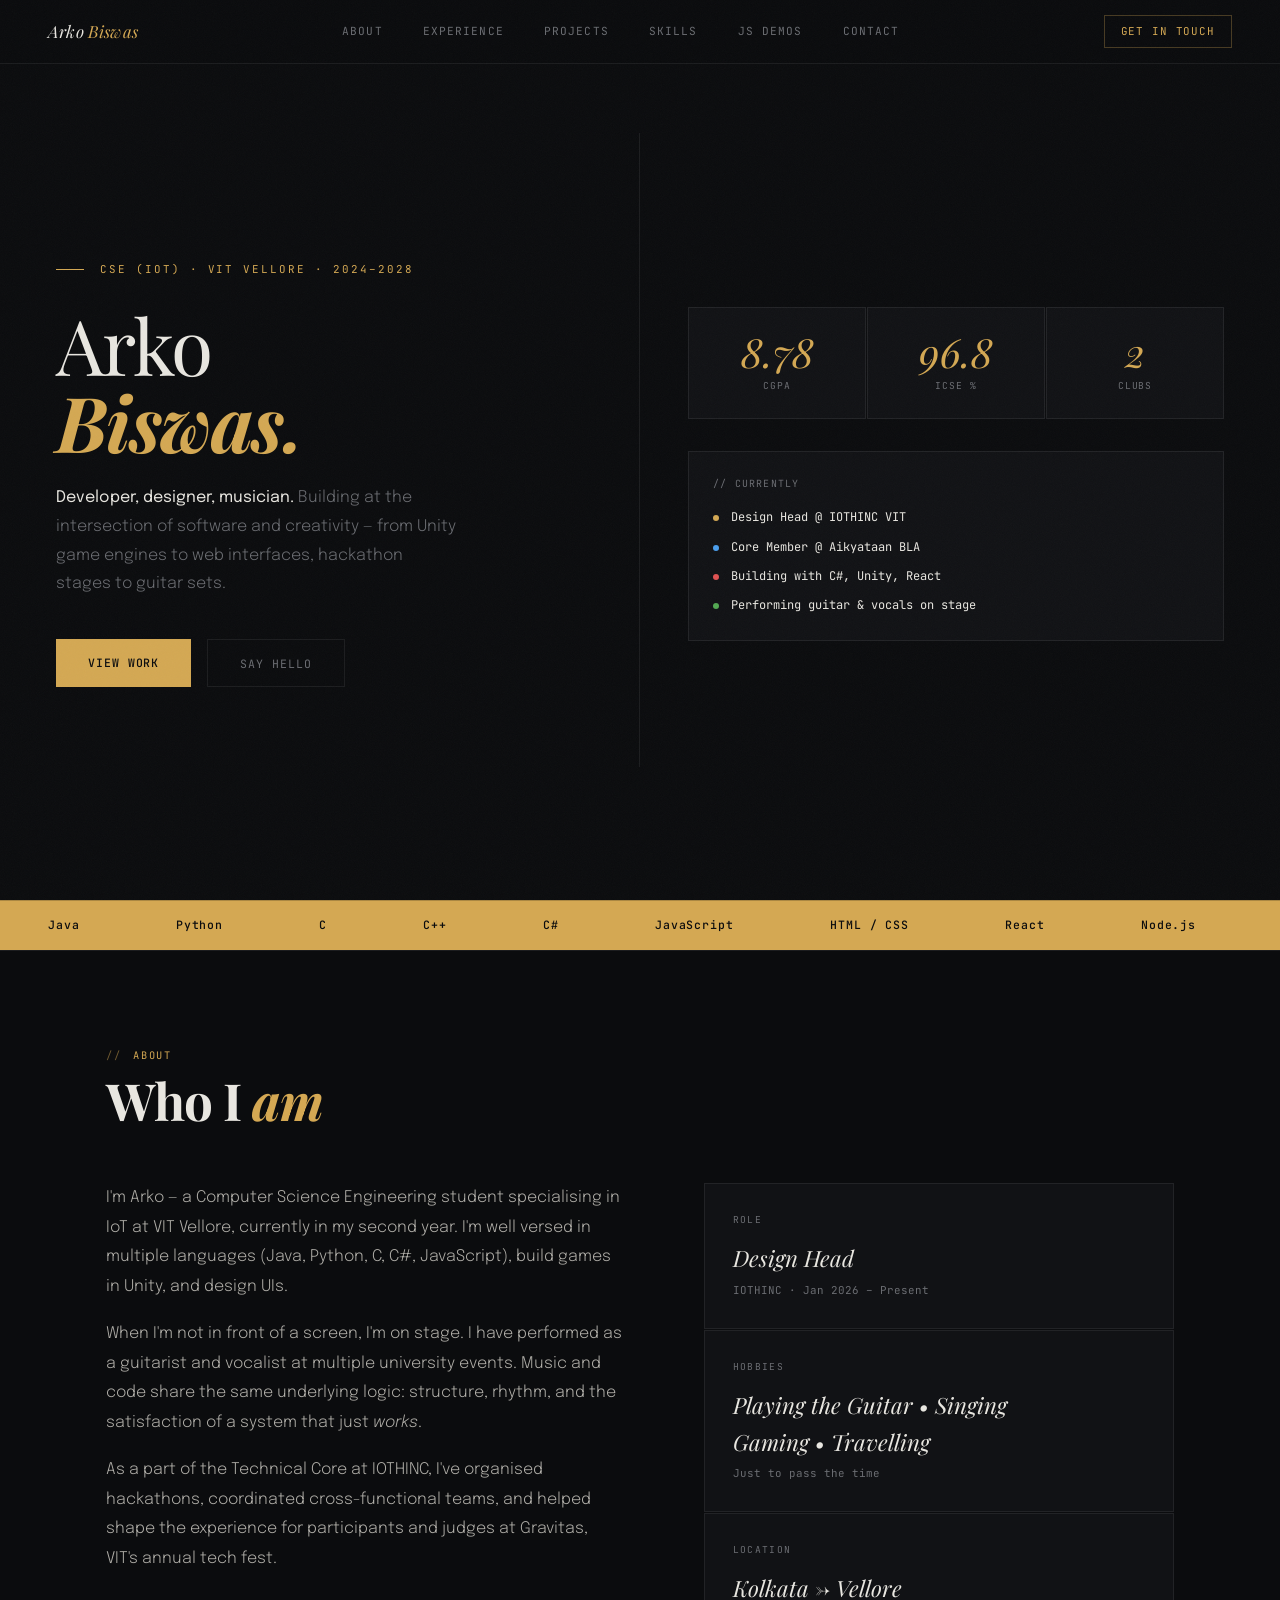
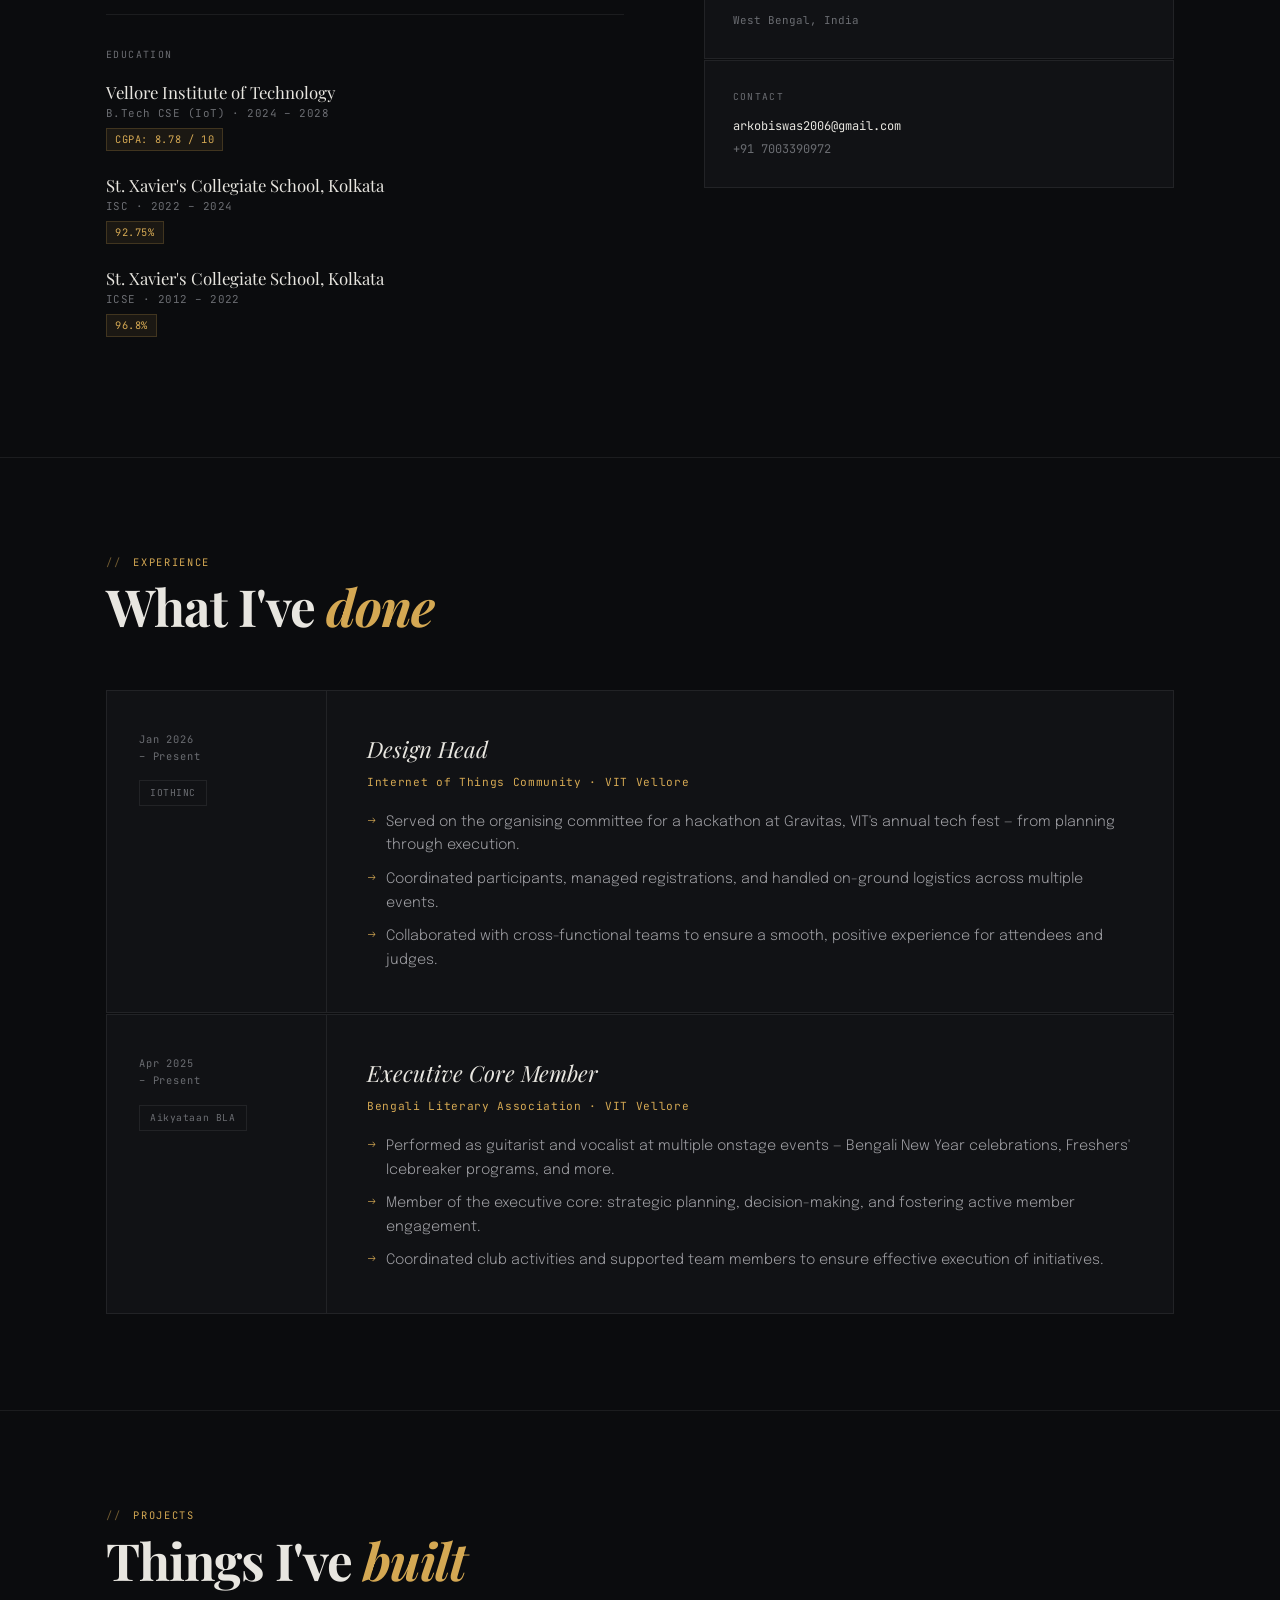
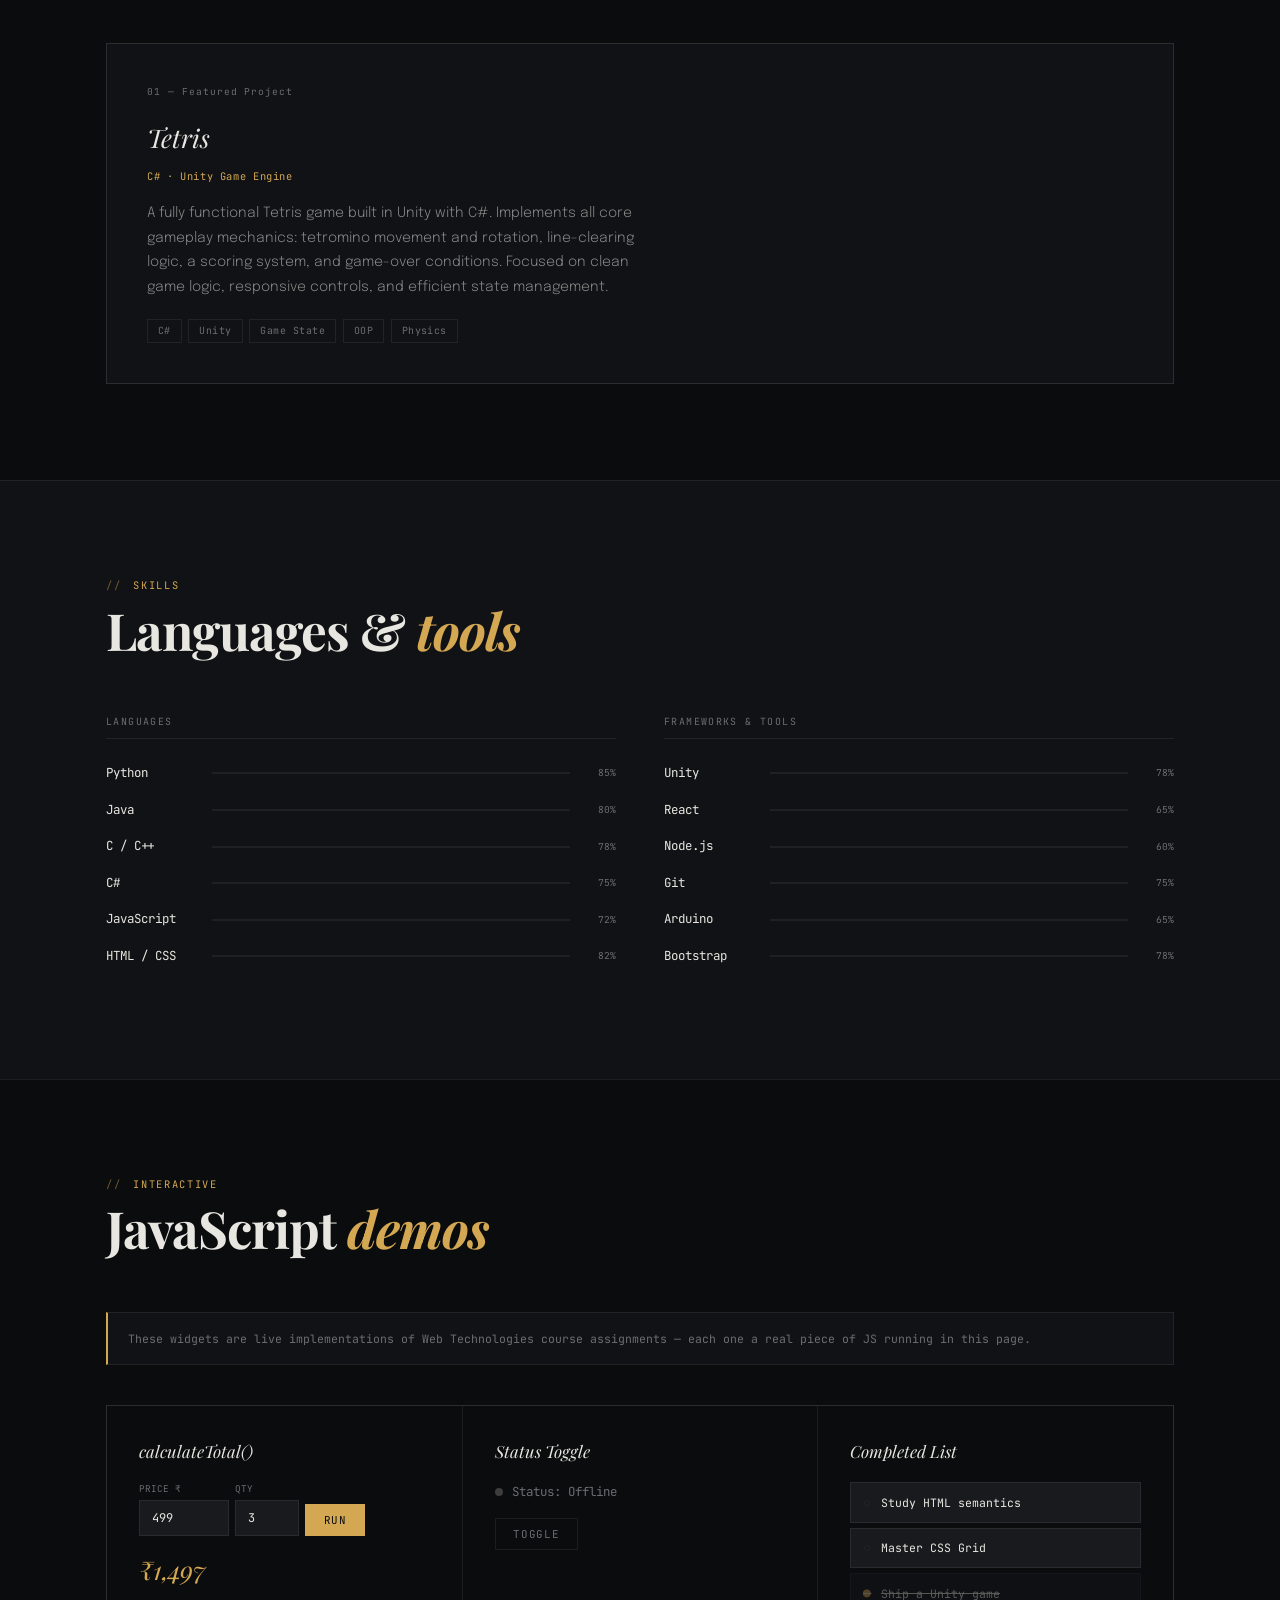
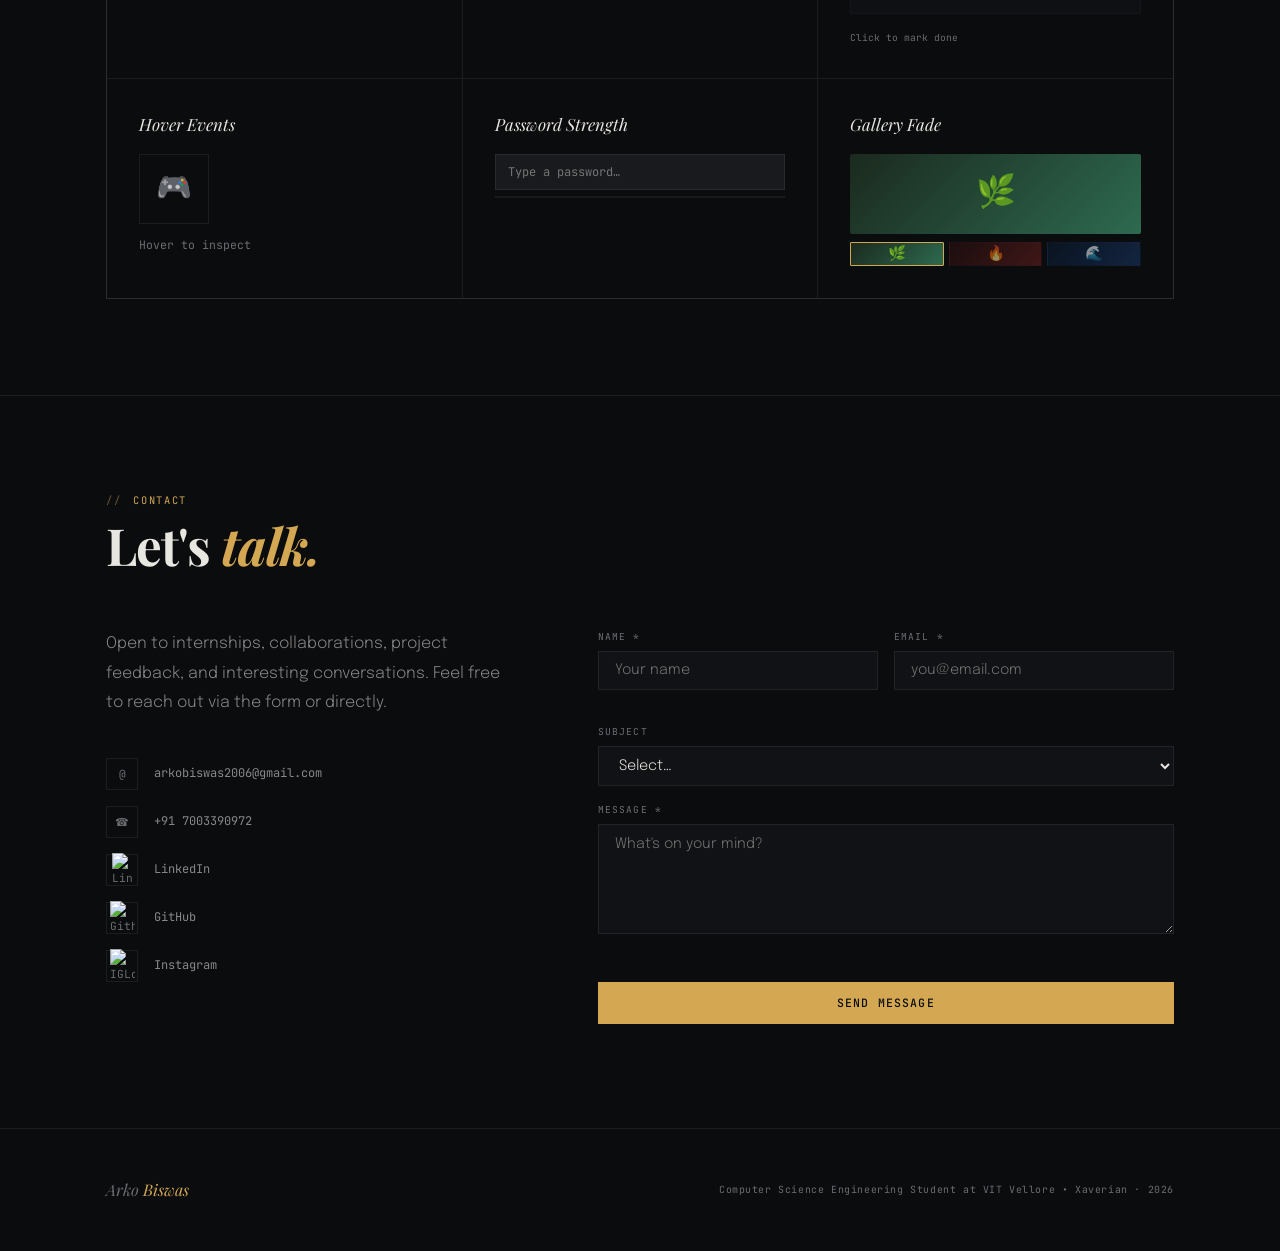
==== index.html @ cadb4478 "Rename arko-portfolio.html to index.html" ====
<!DOCTYPE html>
<html lang="en">
<head>
<meta charset="UTF-8"/>
<meta name="viewport" content="width=device-width, initial-scale=1.0"/>
<title>Arko Biswas — Portfolio</title>
<link href="https://fonts.googleapis.com/css2?family=Playfair+Display:ital,wght@0,400;0,700;1,400;1,700&family=Epilogue:wght@300;400;500&family=JetBrains+Mono:wght@300;400;500&display=swap" rel="stylesheet"/>
<link rel="stylesheet" href="style.css"/>
</head>
<body>

<nav id="mainNav">
  <a class="nav-logo" href="#">Arko <span>Biswas</span></a>
  <button class="hamburger" onclick="document.querySelector('.nav-links').classList.toggle('open')" aria-label="Menu">
    <span></span><span></span><span></span>
  </button>
  <ul class="nav-links">
    <li><a href="#about">About</a></li>
    <li><a href="#experience">Experience</a></li>
    <li><a href="#projects">Projects</a></li>
    <li><a href="#skills">Skills</a></li>
    <li><a href="#demos">JS Demos</a></li>
    <li><a href="#contact">Contact</a></li>
  </ul>
  <a class="nav-cta" href="mailto:arkobiswas2006@gmail.com">Get in touch</a>
</nav>

<div class="hero">
  <div class="hero-left">
    <div class="hero-eyebrow">CSE (IoT) · VIT Vellore · 2024–2028</div>
    <h1 class="hero-name">
      <span class="first">Arko</span>
      <span class="last">Biswas.</span>
    </h1>
    <p class="hero-tagline">
      <strong>Developer, designer, musician.</strong> Building at the intersection of software and creativity — from Unity game engines to web interfaces, hackathon stages to guitar sets.
    </p>
    <div class="hero-actions">
      <a href="#projects" class="btn-primary">View Work</a>
      <a href="#contact" class="btn-ghost">Say Hello</a>
    </div>
  </div>
  <div class="hero-right">
    <div class="hero-stat-row">
      <div class="hero-stat">
        <span class="hero-stat-n">8.78</span>
        <span class="hero-stat-l">CGPA</span>
      </div>
      <div class="hero-stat">
        <span class="hero-stat-n">96.8</span>
        <span class="hero-stat-l">ICSE %</span>
      </div>
      <div class="hero-stat">
        <span class="hero-stat-n">2</span>
        <span class="hero-stat-l">Clubs</span>
      </div>
    </div>
    <div class="hero-quick">
      <div class="hero-quick-title">// currently</div>
      <div class="hero-quick-items">
        <div class="hero-quick-item"><span class="hq-dot gold"></span>Design Head @ IOTHINC VIT</div>
        <div class="hero-quick-item"><span class="hq-dot blue"></span>Core Member @ Aikyataan BLA</div>
        <div class="hero-quick-item"><span class="hq-dot red"></span>Building with C#, Unity, React</div>
        <div class="hero-quick-item"><span class="hq-dot green"></span>Performing guitar &amp; vocals on stage</div>
      </div>
    </div>
  </div>
</div>

<div class="ticker">
  <div class="ticker-inner">
    <span>Java</span><span>Python</span><span>C</span><span>C++</span><span>C#</span><span>JavaScript</span><span>HTML / CSS</span><span>React</span><span>Node.js</span><span>Unity</span><span>Git</span><span>IoT</span>
    <span>Java</span><span>Python</span><span>C</span><span>C++</span><span>C#</span><span>JavaScript</span><span>HTML / CSS</span><span>React</span><span>Node.js</span><span>Unity</span><span>Git</span><span>IoT</span>
  </div>
</div>

<section id="about">
  <div class="wrap">
    <div class="sec-label">About</div>
    <h2 class="sec-title">Who I <em>am</em></h2>
    <div class="about-layout">
      <div class="about-text">
        <p>I'm Arko — a Computer Science Engineering student specialising in IoT at VIT Vellore, currently in my second year. I'm well versed in multiple languages (Java, Python, C, C#, JavaScript), build games in Unity, and design UIs.</p>
        <p>When I'm not in front of a screen, I'm on stage. I have performed as a guitarist and vocalist at multiple university events. Music and code share the same underlying logic: structure, rhythm, and the satisfaction of a system that just <em>works</em>.</p>
        <p>As a part of the Technical Core at IOTHINC, I've organised hackathons, coordinated cross-functional teams, and helped shape the experience for participants and judges at Gravitas, VIT's annual tech fest.</p>

        <div class="about-education">
          <div class="edu-label">Education</div>
          <div class="edu-item fade-up">
            <div class="edu-school">Vellore Institute of Technology</div>
            <div class="edu-meta">B.Tech CSE (IoT) · 2024 – 2028</div>
            <span class="edu-score">CGPA: 8.78 / 10</span>
          </div>
          <div class="edu-item fade-up">
            <div class="edu-school">St. Xavier's Collegiate School, Kolkata</div>
            <div class="edu-meta">ISC · 2022 – 2024</div>
            <span class="edu-score">92.75%</span>
          </div>
          <div class="edu-item fade-up">
            <div class="edu-school">St. Xavier's Collegiate School, Kolkata</div>
            <div class="edu-meta">ICSE · 2012 – 2022</div>
            <span class="edu-score">96.8%</span>
          </div>
        </div>
      </div>
      <div class="about-sidebar">
        <div class="side-card fade-up">
          <div class="side-card-label">Role</div>
          <div class="side-card-val">Design Head</div>
          <div style="font-family:var(--mono);font-size:.68rem;color:var(--muted);margin-top:.3rem">IOTHINC · Jan 2026 – Present</div>
        </div>
        <div class="side-card fade-up">
          <div class="side-card-label">Hobbies</div>
          <div class="side-card-val">Playing the Guitar • Singing <br> Gaming • Travelling</div>
          <div style="font-family:var(--mono);font-size:.68rem;color:var(--muted);margin-top:.3rem">Just to pass the time</div>
        </div>
        <div class="side-card fade-up">
          <div class="side-card-label">Location</div>
          <div class="side-card-val">Kolkata → Vellore</div>
          <div style="font-family:var(--mono);font-size:.68rem;color:var(--muted);margin-top:.3rem">West Bengal, India</div>
        </div>
        <div class="side-card fade-up">
          <div class="side-card-label">Contact</div>
          <div style="font-family:var(--mono);font-size:.75rem;color:var(--text);margin-top:.25rem">arkobiswas2006@gmail.com</div>
          <div style="font-family:var(--mono);font-size:.75rem;color:var(--muted);margin-top:.2rem">+91 7003390972</div>
        </div>
      </div>
    </div>
  </div>
</section>

<!-- ═══════════ EXPERIENCE ═══════════ -->
<section id="experience">
  <div class="wrap">
    <div class="sec-label">Experience</div>
    <h2 class="sec-title">What I've <em>done</em></h2>
    <div class="experience-layout">

      <div class="exp-card fade-up">
        <div class="exp-left">
          <div>
            <div class="exp-period">Jan 2026<br/>– Present</div>
            <div class="exp-org-badge">IOTHINC</div>
          </div>
        </div>
        <div class="exp-right">
          <div class="exp-role">Design Head</div>
          <div class="exp-place">Internet of Things Community · VIT Vellore</div>
          <ul class="exp-bullets">
            <li>Served on the organising committee for a hackathon at Gravitas, VIT's annual tech fest — from planning through execution.</li>
            <li>Coordinated participants, managed registrations, and handled on-ground logistics across multiple events.</li>
            <li>Collaborated with cross-functional teams to ensure a smooth, positive experience for attendees and judges.</li>
          </ul>
        </div>
      </div>

      <div class="exp-card fade-up">
        <div class="exp-left">
          <div>
            <div class="exp-period">Apr 2025<br/>– Present</div>
            <div class="exp-org-badge">Aikyataan BLA</div>
          </div>
        </div>
        <div class="exp-right">
          <div class="exp-role">Executive Core Member</div>
          <div class="exp-place">Bengali Literary Association · VIT Vellore</div>
          <ul class="exp-bullets">
            <li>Performed as guitarist and vocalist at multiple onstage events — Bengali New Year celebrations, Freshers' Icebreaker programs, and more.</li>
            <li>Member of the executive core: strategic planning, decision-making, and fostering active member engagement.</li>
            <li>Coordinated club activities and supported team members to ensure effective execution of initiatives.</li>
          </ul>
        </div>
      </div>

    </div>
  </div>
</section>

<section id="projects">
  <div class="wrap">
    <div class="sec-label">Projects</div>
    <h2 class="sec-title">Things I've <em>built</em></h2>
    <div class="projects-grid">


      <div class="proj-card solo fade-up">
        <div>
          <div class="proj-num">01 — Featured Project</div>
          <div class="proj-name">Tetris</div>
          <div class="proj-tech">C# · Unity Game Engine</div>
          <p class="proj-desc">A fully functional Tetris game built in Unity with C#. Implements all core gameplay mechanics: tetromino movement and rotation, line-clearing logic, a scoring system, and game-over conditions. Focused on clean game logic, responsive controls, and efficient state management.</p>
          <div class="proj-chips">
            <span class="chip">C#</span>
            <span class="chip">Unity</span>
            <span class="chip">Game State</span>
            <span class="chip">OOP</span>
            <span class="chip">Physics</span>
          </div>
        </div>


    </div>
  </div>
</section>

<section id="skills" class="skills-section">
  <div class="wrap">
    <div class="sec-label">Skills</div>
    <h2 class="sec-title">Languages &amp; <em>tools</em></h2>
    <div class="skills-grid">
      <div>
        <div class="skill-group-title">Languages</div>
        <div class="skill-row fade-up"><span class="skill-name">Python</span><div class="skill-track"><div class="skill-fill" data-w=".85"></div></div><span class="skill-pct">85%</span></div>
        <div class="skill-row fade-up"><span class="skill-name">Java</span><div class="skill-track"><div class="skill-fill" data-w=".80"></div></div><span class="skill-pct">80%</span></div>
        <div class="skill-row fade-up"><span class="skill-name">C / C++</span><div class="skill-track"><div class="skill-fill" data-w=".78"></div></div><span class="skill-pct">78%</span></div>
        <div class="skill-row fade-up"><span class="skill-name">C#</span><div class="skill-track"><div class="skill-fill" data-w=".75"></div></div><span class="skill-pct">75%</span></div>
        <div class="skill-row fade-up"><span class="skill-name">JavaScript</span><div class="skill-track"><div class="skill-fill blue" data-w=".72"></div></div><span class="skill-pct">72%</span></div>
        <div class="skill-row fade-up"><span class="skill-name">HTML / CSS</span><div class="skill-track"><div class="skill-fill blue" data-w=".82"></div></div><span class="skill-pct">82%</span></div>
      </div>
      <div>
        <div class="skill-group-title">Frameworks &amp; Tools</div>
        <div class="skill-row fade-up"><span class="skill-name">Unity</span><div class="skill-track"><div class="skill-fill" data-w=".78"></div></div><span class="skill-pct">78%</span></div>
        <div class="skill-row fade-up"><span class="skill-name">React</span><div class="skill-track"><div class="skill-fill blue" data-w=".65"></div></div><span class="skill-pct">65%</span></div>
        <div class="skill-row fade-up"><span class="skill-name">Node.js</span><div class="skill-track"><div class="skill-fill blue" data-w=".60"></div></div><span class="skill-pct">60%</span></div>
        <div class="skill-row fade-up"><span class="skill-name">Git</span><div class="skill-track"><div class="skill-fill" data-w=".75"></div></div><span class="skill-pct">75%</span></div>
        <div class="skill-row fade-up"><span class="skill-name">Arduino</span><div class="skill-track"><div class="skill-fill" data-w=".65"></div></div><span class="skill-pct">65%</span></div>
        <div class="skill-row fade-up"><span class="skill-name">Bootstrap</span><div class="skill-track"><div class="skill-fill blue" data-w=".78"></div></div><span class="skill-pct">78%</span></div>
      </div>
    </div>
  </div>
</section>

<section id="demos">
  <div class="wrap">
    <div class="sec-label">Interactive</div>
    <h2 class="sec-title">JavaScript <em>demos</em></h2>
    <div class="demos-note">
      These widgets are live implementations of Web Technologies course assignments — each one a real piece of JS running in this page.
    </div>
    <div class="demos-grid">

      <div class="demo-tile">
        <div class="demo-tile-name">calculateTotal()</div>
        <div style="display:flex;gap:6px;flex-wrap:wrap;margin-bottom:.5rem">
          <div>
            <div style="font-family:var(--mono);font-size:.58rem;color:var(--muted);margin-bottom:3px">PRICE ₹</div>
            <input class="d-input" type="number" id="dp" value="499" style="width:90px"/>
          </div>
          <div>
            <div style="font-family:var(--mono);font-size:.58rem;color:var(--muted);margin-bottom:3px">QTY</div>
            <input class="d-input" type="number" id="dq" value="3" style="width:64px"/>
          </div>
          <button class="d-btn fill" onclick="doCalc()" style="align-self:flex-end">Run</button>
        </div>
        <div class="d-result" id="dresult">₹1,497</div>
      </div>

      <div class="demo-tile">
        <div class="demo-tile-name">Status Toggle</div>
        <div id="status-indicator">
          <span id="s-dot"></span>
          <span id="s-text">Status: Offline</span>
        </div>
        <button class="d-btn" onclick="toggleSt()">Toggle</button>
      </div>

      <div class="demo-tile">
        <div class="demo-tile-name">Completed List</div>
        <ul class="todo-ul">
          <li class="todo-li" onclick="this.classList.toggle('done')">Study HTML semantics</li>
          <li class="todo-li" onclick="this.classList.toggle('done')">Master CSS Grid</li>
          <li class="todo-li done" onclick="this.classList.toggle('done')">Ship a Unity game</li>
        </ul>
        <div style="font-family:var(--mono);font-size:.6rem;color:var(--muted)">Click to mark done</div>
      </div>

      <div class="demo-tile">
        <div class="demo-tile-name">Hover Events</div>
        <div id="hov-box"
          style="width:70px;height:70px;border:1px solid var(--border);display:flex;align-items:center;justify-content:center;font-size:1.8rem;cursor:pointer;margin-bottom:.75rem;transition:border-color .2s"
          onmouseenter="hIn()" onmouseleave="hOut()">🎮</div>
        <div id="hov-txt" style="font-family:var(--mono);font-size:.72rem;color:var(--muted);line-height:1.5">Hover to inspect</div>
      </div>

      <div class="demo-tile">
        <div class="demo-tile-name">Password Strength</div>
        <input class="d-input" type="password" placeholder="Type a password…" oninput="chkPass(this.value)" style="margin-bottom:0"/>
        <div class="str-track"><div class="str-fill" id="sfill"></div></div>
        <div class="str-msg" id="smsg"></div>
      </div>

      <div class="demo-tile">
        <div class="demo-tile-name">Gallery Fade</div>
        <div class="gal-main" id="gmain" style="background:linear-gradient(135deg,#1b2a1e,#2d6a4f)">🌿</div>
        <div class="gal-thumbs">
          <div class="gal-t act" onclick="swGal(0,this)" style="background:linear-gradient(135deg,#1b2a1e,#2d6a4f)">🌿</div>
          <div class="gal-t" onclick="swGal(1,this)" style="background:linear-gradient(135deg,#2a1010,#6b2020)">🔥</div>
          <div class="gal-t" onclick="swGal(2,this)" style="background:linear-gradient(135deg,#0a1a30,#1a3a6a)">🌊</div>
        </div>
      </div>

    </div>
  </div>
</section>

<section id="contact">
  <div class="wrap">
    <div class="sec-label">Contact</div>
    <h2 class="sec-title">Let's <em>talk.</em></h2>
    <div class="contact-layout">
      <div>
        <p class="contact-lede">Open to internships, collaborations, project feedback, and interesting conversations. Feel free to reach out via the form or directly.</p>
        <div class="contact-lines">
          <div class="contact-line">
            <div class="c-icon">@</div>
            <span class="c-val"><a href="mailto:arkobiswas2006@gmail.com">arkobiswas2006@gmail.com</a></span>
          </div>
          <div class="contact-line">
            <div class="c-icon">☎</div>
            <span class="c-val">+91 7003390972</span>
          </div>
          <div class="contact-line">
            <div class="c-icon"><img src="https://upload.wikimedia.org/wikipedia/commons/thumb/c/ca/LinkedIn_logo_initials.png/960px-LinkedIn_logo_initials.png"
       width="20" height="auto" border="0" alt="LinkedInLogo" /></div>
            <span class="c-val"><a href="https://www.linkedin.com/in/arko-b-419772280/" target="_blank" rel="noopener">LinkedIn</a></span>
              
          </div>
          <div class="contact-line">
            <div class="c-icon"><img src="https://cdn.pixabay.com/photo/2022/01/30/13/33/github-6980894_960_720.png"
       width="25" height="auto" border="0" alt="GithubLogo" /></div>
            <span class="c-val"><a href="https://github.com/Im-Arko" target="_blank" rel="noopener">GitHub</a></span>
          </div>

          <div class="contact-line">
            <div class="c-icon"><img src="https://upload.wikimedia.org/wikipedia/commons/thumb/e/e7/Instagram_logo_2016.svg/1200px-Instagram_logo_2016.svg.png"
       width="25" height="auto" border="0" alt="IGLogo" /></div>
            <span class="c-val"><a href="https://www.instagram.com/ami.arko_" target="_blank" rel="noopener">Instagram</a></span>
          </div>


        </div>
      </div>

      <form id="cForm" onsubmit="submitForm(event)" novalidate>
        <div class="f-row">
          <div class="f-field">
            <label class="f-label" for="fn">Name *</label>
            <input class="f-input" type="text" id="fn" placeholder="Your name"/>
            <div class="f-err" id="fnE"></div>
          </div>
          <div class="f-field">
            <label class="f-label" for="fe">Email *</label>
            <input class="f-input" type="email" id="fe" placeholder="you@email.com"/>
            <div class="f-err" id="feE"></div>
          </div>
        </div>
        <div class="f-field">
          <label class="f-label" for="fs">Subject</label>
          <select class="f-input" id="fs" style="cursor:pointer">
            <option value="">Select…</option>
            <option>Internship Opportunity</option>
            <option>Collaboration</option>
            <option>Project Feedback</option>
            <option>Just Saying Hi</option>
          </select>
        </div>
        <div class="f-field">
          <label class="f-label" for="fm">Message *</label>
          <textarea class="f-input f-textarea" id="fm" placeholder="What's on your mind?"></textarea>
          <div class="f-err" id="fmE"></div>
        </div>
        <button type="submit" class="f-submit">Send Message</button>
        <div class="f-ok" id="fOk"></div>
      </form>
    </div>
  </div>
</section>

<footer>
  <div class="footer-inner">
    <div class="footer-sig">Arko <span>Biswas</span></div>
    <div class="footer-meta">Computer Science Engineering Student at VIT Vellore • Xaverian · 2026</div>
  </div>
</footer>

<script src="main.js"></script>
</body>
</html>
---- style.css ----
:root {
  --bg:       #0b0c0e;
  --bg2:      #111215;
  --bg3:      #181a1e;
  --border:   rgba(255,255,255,.07);
  --text:     #e8e6e0;
  --muted:    #6b6d72;
  --accent:   #d4a853;   /* warm gold */
  --accent2:  #4a9eed;   /* cool blue */
  --red:      #e05252;
  --serif:    'Playfair Display', Georgia, serif;
  --sans:     'Epilogue', system-ui, sans-serif;
  --mono:     'JetBrains Mono', monospace;
}

*, *::before, *::after { box-sizing: border-box; margin: 0; padding: 0; }
html { scroll-behavior: smooth; scroll-padding-top: 64px; }

body {
  background: var(--bg);
  color: var(--text);
  font-family: var(--sans);
  font-size: 16px;
  line-height: 1.65;
  overflow-x: hidden;
  ;
}

/* ── GRAIN OVERLAY ── */
body::after {
  content: '';
  position: fixed; inset: 0; pointer-events: none; z-index: 998; opacity: .032;
  background-image: url("data:image/svg+xml,%3Csvg xmlns='http://www.w3.org/2000/svg' width='300' height='300'%3E%3Cfilter id='n'%3E%3CfeTurbulence type='fractalNoise' baseFrequency='0.75' numOctaves='4' stitchTiles='stitch'/%3E%3C/filter%3E%3Crect width='300' height='300' filter='url(%23n)'/%3E%3C/svg%3E");
  background-size: 200px;
}

/* ── NAVBAR ── */
nav {
  position: fixed; top: 0; left: 0; right: 0; z-index: 100;
  display: flex; align-items: center; justify-content: space-between;
  padding: 0 3rem; height: 64px;
  background: rgba(11,12,14,.8); backdrop-filter: blur(20px);
  border-bottom: 1px solid var(--border);
}
.nav-logo {
  font-family: var(--serif); font-size: 1.05rem; font-style: italic;
  color: var(--text); text-decoration: none; letter-spacing: .01em;
}
.nav-logo span { color: var(--accent); }
.nav-links { display: flex; gap: 2.5rem; list-style: none; }
.nav-links a {
  font-family: var(--mono); font-size: .7rem; letter-spacing: .1em;
  text-transform: uppercase; color: var(--muted); text-decoration: none;
  transition: color .2s; position: relative;
}
.nav-links a::after {
  content: ''; position: absolute; left: 0; bottom: -3px;
  width: 0; height: 1px; background: var(--accent); transition: width .3s;
}
.nav-links a:hover { color: var(--text); }
.nav-links a:hover::after { width: 100%; }
.nav-cta {
  font-family: var(--mono); font-size: .68rem; letter-spacing: .08em;
  text-transform: uppercase; color: var(--accent); text-decoration: none;
  border: 1px solid rgba(212,168,83,.3); padding: .4rem 1rem;
  transition: all .2s;
}
.nav-cta:hover { background: rgba(212,168,83,.08); border-color: var(--accent); }
.hamburger { display: none; flex-direction: column; gap: 5px; background: none; border: none; cursor: pointer; }
.hamburger span { display: block; width: 20px; height: 1px; background: var(--muted); transition: all .3s; }

/* ── HERO ── */
.hero {
  min-height: 100vh; display: grid;
  grid-template-columns: 1fr 1fr;
  align-items: center; gap: 0;
  padding: 0; position: relative; overflow: hidden;
}
.hero-left {
  padding: 8rem 3rem 5rem 3.5rem;
  border-right: 1px solid var(--border);
  position: relative; z-index: 1;
}
.hero-eyebrow {
  font-family: var(--mono); font-size: .68rem; letter-spacing: .18em;
  text-transform: uppercase; color: var(--accent); margin-bottom: 1.75rem;
  display: flex; align-items: center; gap: 1rem;
}
.hero-eyebrow::before { content: ''; display: block; width: 28px; height: 1px; background: var(--accent); }
.hero-name {
  font-family: var(--serif); font-size: clamp(3.5rem, 6vw, 6rem);
  line-height: 1; letter-spacing: -.02em; margin-bottom: 1.5rem;
}
.hero-name .first { display: block; font-weight: 400; }
.hero-name .last { display: block; font-style: italic; color: var(--accent); }
.hero-tagline {
  font-size: 1rem; color: var(--muted); line-height: 1.8; max-width: 400px;
  margin-bottom: 2.5rem; font-weight: 300;
}
.hero-tagline strong { color: var(--text); font-weight: 400; }
.hero-actions { display: flex; gap: 1rem; flex-wrap: wrap; }
.btn-primary {
  font-family: var(--mono); font-size: .72rem; letter-spacing: .08em;
  text-transform: uppercase; padding: .85rem 2rem; background: var(--accent);
  color: #0b0c0e; text-decoration: none; transition: all .2s; display: inline-block;
  font-weight: 500;
}
.btn-primary:hover { background: #e0b862; }
.btn-ghost {
  font-family: var(--mono); font-size: .72rem; letter-spacing: .08em;
  text-transform: uppercase; padding: .85rem 2rem; border: 1px solid var(--border);
  color: var(--muted); text-decoration: none; transition: all .2s; display: inline-block;
}
.btn-ghost:hover { border-color: var(--muted); color: var(--text); }

.hero-right {
  padding: 8rem 3.5rem 5rem 3rem;
  display: flex; flex-direction: column; gap: 2rem;
}
.hero-stat-row { display: flex; gap: 1px; }
.hero-stat {
  flex: 1; padding: 1.5rem; background: var(--bg2);
  border: 1px solid var(--border); text-align: center;
}
.hero-stat-n {
  font-family: var(--serif); font-size: 2.5rem; font-style: italic;
  color: var(--accent); line-height: 1; display: block;
}
.hero-stat-l {
  font-family: var(--mono); font-size: .6rem; letter-spacing: .1em;
  text-transform: uppercase; color: var(--muted); margin-top: .4rem; display: block;
}
.hero-quick {
  background: var(--bg2); border: 1px solid var(--border); padding: 1.5rem;
}
.hero-quick-title {
  font-family: var(--mono); font-size: .62rem; letter-spacing: .12em;
  text-transform: uppercase; color: var(--muted); margin-bottom: 1rem;
}
.hero-quick-items { display: flex; flex-direction: column; gap: .6rem; }
.hero-quick-item {
  display: flex; align-items: center; gap: .75rem;
  font-family: var(--mono); font-size: .75rem; color: var(--text);
}
.hq-dot {
  width: 6px; height: 6px; border-radius: 50%; flex-shrink: 0;
}
.hq-dot.gold { background: var(--accent); }
.hq-dot.blue { background: var(--accent2); }
.hq-dot.red  { background: var(--red); }
.hq-dot.green { background: #52a852; }

/* ── SCROLLING TICKER ── */
.ticker {
  background: var(--accent); overflow: hidden; white-space: nowrap;
  padding: .7rem 0; border-top: 1px solid rgba(0,0,0,.2);
}
.ticker-inner {
  display: inline-block; animation: ticker 22s linear infinite;
  font-family: var(--mono); font-size: .72rem; font-weight: 500;
  letter-spacing: .08em; color: #0b0c0e;
}
.ticker-inner span { margin: 0 3rem; }
@keyframes ticker { from { transform: translateX(0); } to { transform: translateX(-50%); } }

/* ── SECTION BASE ── */
section { padding: 6rem 0; border-top: 1px solid var(--border); }
.wrap { max-width: 1180px; margin: 0 auto; padding: 0 3.5rem; }
.sec-label {
  font-family: var(--mono); font-size: .65rem; letter-spacing: .16em;
  text-transform: uppercase; color: var(--accent); margin-bottom: .6rem;
  display: flex; align-items: center; gap: .75rem;
}
.sec-label::before { content: '//'; opacity: .5; }
.sec-title {
  font-family: var(--serif); font-size: clamp(2rem, 4vw, 3.5rem);
  line-height: 1.05; letter-spacing: -.02em; margin-bottom: 3.5rem;
}
.sec-title em { font-style: italic; color: var(--accent); }

/* ── ABOUT ── */
.about-layout { display: grid; grid-template-columns: 1.1fr 1fr; gap: 5rem; align-items: start; }
.about-text p { font-size: 1rem; color: #b0aea8; line-height: 1.85; font-weight: 300; }
.about-text p + p { margin-top: 1.1rem; }
.about-education {
  margin-top: 2.5rem; border-top: 1px solid var(--border); padding-top: 2rem;
}
.edu-label {
  font-family: var(--mono); font-size: .62rem; letter-spacing: .14em;
  text-transform: uppercase; color: var(--muted); margin-bottom: 1.2rem;
}
.edu-item { margin-bottom: 1.4rem; }
.edu-school {
  font-family: var(--serif); font-size: 1.05rem; line-height: 1.2; margin-bottom: .2rem;
}
.edu-meta {
  font-family: var(--mono); font-size: .68rem; color: var(--muted); letter-spacing: .04em;
}
.edu-score {
  display: inline-block; margin-top: .3rem;
  font-family: var(--mono); font-size: .65rem; letter-spacing: .06em;
  color: var(--accent); background: rgba(212,168,83,.08);
  border: 1px solid rgba(212,168,83,.2); padding: 2px 8px;
}
.about-sidebar { display: flex; flex-direction: column; gap: 1px; }
.side-card {
  background: var(--bg2); border: 1px solid var(--border);
  padding: 1.75rem; transition: border-color .2s;
}
.side-card:hover { border-color: rgba(212,168,83,.3); }
.side-card-label {
  font-family: var(--mono); font-size: .6rem; letter-spacing: .14em;
  text-transform: uppercase; color: var(--muted); margin-bottom: .75rem;
}
.side-card-val {
  font-family: var(--serif); font-size: 1.4rem; font-style: italic; color: var(--text);
}

/* ── EXPERIENCE ── */
.experience-layout { display: flex; flex-direction: column; gap: 1px; }
.exp-card {
  background: var(--bg2); border: 1px solid var(--border);
  display: grid; grid-template-columns: 220px 1fr;
  transition: border-color .3s;
}
.exp-card:hover { border-color: rgba(212,168,83,.25); }
.exp-left {
  padding: 2.5rem 2rem; border-right: 1px solid var(--border);
  display: flex; flex-direction: column; justify-content: space-between;
}
.exp-period {
  font-family: var(--mono); font-size: .65rem; letter-spacing: .08em;
  color: var(--muted); line-height: 1.6;
}
.exp-org-badge {
  display: inline-block; margin-top: 1rem;
  font-family: var(--mono); font-size: .6rem; letter-spacing: .06em;
  padding: 4px 10px; border: 1px solid var(--border); color: var(--muted);
}
.exp-right { padding: 2.5rem 2.5rem; }
.exp-role {
  font-family: var(--serif); font-size: 1.4rem; font-style: italic;
  margin-bottom: .3rem; color: var(--text);
}
.exp-place {
  font-family: var(--mono); font-size: .7rem; letter-spacing: .06em;
  color: var(--accent); margin-bottom: 1.2rem;
}
.exp-bullets { list-style: none; display: flex; flex-direction: column; gap: .6rem; }
.exp-bullets li {
  font-size: .9rem; color: #a0a0a5; line-height: 1.65; font-weight: 300;
  padding-left: 1.2rem; position: relative;
}
.exp-bullets li::before {
  content: '→'; position: absolute; left: 0;
  color: var(--accent); font-size: .8rem;
}

/* ── PROJECTS ── */
.projects-grid { display: grid; grid-template-columns: 1fr 1fr; gap: 1px; background: var(--border); border: 1px solid var(--border); }
.proj-card {
  background: var(--bg2); padding: 2.5rem;
  transition: background .2s; position: relative; overflow: hidden;
}
.proj-card:hover { background: var(--bg3); }
.proj-card.solo { grid-column: span 2; display: grid; grid-template-columns: 1.2fr 1fr; gap: 3rem; align-items: start; }
.proj-num {
  font-family: var(--mono); font-size: .6rem; color: var(--muted);
  letter-spacing: .1em; margin-bottom: 1rem;
}
.proj-name {
  font-family: var(--serif); font-size: 1.6rem; font-style: italic;
  margin-bottom: .6rem; color: var(--text);
}
.proj-tech {
  font-family: var(--mono); font-size: .65rem; letter-spacing: .06em;
  color: var(--accent); margin-bottom: 1rem;
}
.proj-desc { font-size: .88rem; color: #888; line-height: 1.75; font-weight: 300; }
.proj-chips { display: flex; flex-wrap: wrap; gap: .4rem; margin-top: 1.2rem; }
.chip {
  font-family: var(--mono); font-size: .62rem; letter-spacing: .05em;
  padding: 3px 10px; border: 1px solid var(--border); color: var(--muted);
}
.proj-corner {
  position: absolute; top: 2rem; right: 2rem;
  font-family: var(--mono); font-size: .65rem; color: var(--border);
  transition: color .2s;
}
.proj-card:hover .proj-corner { color: var(--accent); }

/* Tetris visual */
.tetris-viz {
  background: #0d0f12; border: 1px solid var(--border);
  padding: 1rem; display: grid; grid-template-columns: repeat(10, 1fr);
  gap: 2px; border-radius: 2px;
}
.t-cell {
  height: 14px; border-radius: 1px;
  background: rgba(255,255,255,.04);
}
.t-cell.s { background: var(--accent); opacity: .85; }
.t-cell.b { background: var(--accent2); opacity: .85; }
.t-cell.r { background: var(--red); opacity: .75; }
.t-cell.g { background: #52a852; opacity: .75; }
.t-cell.p { background: #a852a8; opacity: .75; }

/* ── SKILLS TABLE ── */
.skills-section { background: var(--bg2); }
.skills-grid { display: grid; grid-template-columns: 1fr 1fr; gap: 3rem; }
.skill-group-title {
  font-family: var(--mono); font-size: .62rem; letter-spacing: .14em;
  text-transform: uppercase; color: var(--muted); margin-bottom: 1.5rem;
  padding-bottom: .5rem; border-bottom: 1px solid var(--border);
}
.skill-row { display: flex; align-items: center; gap: 1rem; margin-bottom: 1rem; }
.skill-name {
  font-family: var(--mono); font-size: .78rem; color: var(--text); width: 90px; flex-shrink: 0;
}
.skill-track {
  flex: 1; height: 2px; background: rgba(255,255,255,.06); position: relative; overflow: hidden;
}
.skill-fill {
  position: absolute; left: 0; top: 0; bottom: 0;
  background: var(--accent); transform-origin: left; transform: scaleX(0);
  transition: transform 1.4s cubic-bezier(.16,1,.3,1);
}
.skill-fill.blue { background: var(--accent2); }
.skill-pct {
  font-family: var(--mono); font-size: .6rem; color: var(--muted); width: 30px; text-align: right;
}

/* ── JS DEMOS SECTION ── */
.demos-note {
  font-family: var(--mono); font-size: .72rem; color: var(--muted);
  margin-bottom: 2.5rem; padding: 1rem 1.25rem;
  background: var(--bg2); border: 1px solid var(--border);
  border-left: 2px solid var(--accent);
}
.demos-grid { display: grid; grid-template-columns: repeat(3, 1fr); gap: 1px; background: var(--border); border: 1px solid var(--border); }
.demo-tile { background: var(--bg); padding: 2rem; transition: background .2s; }
.demo-tile:hover { background: var(--bg2); }
.demo-tile-name {
  font-family: var(--serif); font-size: 1.05rem; font-style: italic; margin-bottom: 1rem;
}
/* Individual demo widgets */
.d-input {
  width: 100%; padding: .55rem .75rem; background: var(--bg3);
  border: 1px solid var(--border); color: var(--text);
  font-family: var(--mono); font-size: .75rem; outline: none;
  transition: border-color .2s;
}
.d-input:focus { border-color: rgba(212,168,83,.4); }
.d-btn {
  padding: .5rem 1.1rem; background: transparent;
  border: 1px solid var(--border); color: var(--muted);
  font-family: var(--mono); font-size: .68rem; letter-spacing: .06em;
  cursor: pointer; transition: all .2s; text-transform: uppercase;
}
.d-btn:hover { border-color: var(--accent); color: var(--accent); }
.d-btn.fill { background: var(--accent); border-color: var(--accent); color: #0b0c0e; }
.d-btn.fill:hover { background: #e0b862; }
.d-result {
  font-family: var(--serif); font-style: italic; font-size: 1.6rem;
  color: var(--accent); margin-top: .75rem; min-height: 2rem;
}

#status-indicator {
  display: flex; align-items: center; gap: .6rem;
  margin-bottom: 1rem;
}
#s-dot { width: 8px; height: 8px; border-radius: 50%; background: #3d3d3d; transition: background .4s, box-shadow .4s; }
#s-dot.on { background: #52a852; box-shadow: 0 0 0 3px rgba(82,168,82,.15); }
#s-text { font-family: var(--mono); font-size: .78rem; color: var(--muted); transition: color .3s; }
#s-text.on { color: #52a852; }

.todo-ul { list-style: none; display: grid; gap: 5px; margin-bottom: 1rem; }
.todo-li {
  font-family: var(--mono); font-size: .72rem; padding: .55rem .75rem;
  background: var(--bg3); border: 1px solid var(--border);
  cursor: pointer; display: flex; align-items: center; gap: .6rem;
  transition: opacity .2s;
}
.todo-li::before { content: '○'; color: var(--border); font-size: .8rem; flex-shrink: 0; }
.todo-li.done { text-decoration: line-through; opacity: .35; }
.todo-li.done::before { content: '●'; color: var(--accent); }

.gal-main {
  width: 100%; height: 80px; display: flex; align-items: center;
  justify-content: center; font-size: 2rem; border-radius: 2px;
  margin-bottom: 8px; transition: opacity .35s;
}
.gal-thumbs { display: flex; gap: 5px; }
.gal-t {
  flex: 1; height: 24px; border-radius: 1px; cursor: pointer;
  border: 1.5px solid transparent; opacity: .55; transition: all .2s; font-size: .9rem;
  display: flex; align-items: center; justify-content: center;
}
.gal-t.act, .gal-t:hover { opacity: 1; border-color: var(--accent); }

.str-track { height: 2px; background: var(--bg3); margin-top: 6px; overflow: hidden; }
.str-fill { height: 100%; width: 0; transition: width .4s, background .4s; }
.str-msg { font-family: var(--mono); font-size: .62rem; margin-top: 4px; color: var(--muted); min-height: 1rem; }

/* ── CONTACT ── */
.contact-layout { display: grid; grid-template-columns: 1fr 1.4fr; gap: 5rem; }
.contact-lede { font-size: 1rem; color: #888; line-height: 1.85; font-weight: 300; margin-bottom: 2.5rem; }
.contact-lines { display: flex; flex-direction: column; gap: 1rem; }
.contact-line { display: flex; align-items: center; gap: 1rem; }
.c-icon {
  width: 32px; height: 32px; border: 1px solid var(--border);
  display: flex; align-items: center; justify-content: center;
  font-family: var(--mono); font-size: .7rem; color: var(--muted); flex-shrink: 0;
}
.c-val { font-family: var(--mono); font-size: .75rem; color: #888; }
.c-val a { color: inherit; text-decoration: none; transition: color .2s; }
.c-val a:hover { color: var(--accent); }

/* Form */
.f-field { margin-bottom: 1rem; }
.f-label {
  font-family: var(--mono); font-size: .6rem; letter-spacing: .12em;
  text-transform: uppercase; color: var(--muted); display: block; margin-bottom: .4rem;
}
.f-input {
  width: 100%; padding: .7rem 1rem;
  background: var(--bg2); border: 1px solid var(--border);
  color: var(--text); font-family: var(--sans); font-size: .9rem;
  outline: none; transition: border-color .2s; font-weight: 300;
}
.f-input:focus { border-color: rgba(212,168,83,.35); }
.f-row { display: grid; grid-template-columns: 1fr 1fr; gap: 1rem; }
.f-textarea { resize: vertical; min-height: 110px; }
.f-submit {
  width: 100%; padding: .85rem; background: var(--accent); border: none;
  color: #0b0c0e; font-family: var(--mono); font-size: .72rem; letter-spacing: .1em;
  text-transform: uppercase; cursor: pointer; font-weight: 500; transition: background .2s;
  margin-top: .25rem;
}
.f-submit:hover { background: #e0b862; }
.f-err { font-family: var(--mono); font-size: .62rem; color: var(--red); min-height: 1rem; margin-top: 2px; }
.f-ok  { font-family: var(--mono); font-size: .7rem; color: #52a852; margin-top: .5rem; }

/* ── FOOTER ── */
footer {
  padding: 3rem 0; border-top: 1px solid var(--border);
  display: flex; align-items: center;
}
.footer-inner {
  max-width: 1180px; margin: 0 auto; padding: 0 3.5rem;
  width: 100%;
  display: flex; align-items: center; justify-content: space-between;
}
.footer-sig { font-family: var(--serif); font-style: italic; font-size: 1rem; color: var(--muted); }
.footer-sig span { color: var(--accent); }
.footer-meta { font-family: var(--mono); font-size: .62rem; color: var(--muted); letter-spacing: .06em; }

/* ── REVEAL ANIMATIONS ── */
.fade-up { opacity: 0; transform: translateY(28px); transition: opacity .8s ease, transform .8s ease; }
.fade-up.in { opacity: 1; transform: none; }
.fade-up:nth-child(2) { transition-delay: .1s; }
.fade-up:nth-child(3) { transition-delay: .2s; }
.fade-up:nth-child(4) { transition-delay: .3s; }

/* ── RESPONSIVE ── */
@media (max-width: 900px) {
  nav { padding: 0 1.5rem; }
  .nav-links { display: none; position: absolute; top: 64px; left: 0; right: 0;
    background: var(--bg); border-bottom: 1px solid var(--border);
    flex-direction: column; gap: 0; padding: 1rem 0; }
  .nav-links.open { display: flex; }
  .nav-links li a { display: block; padding: .75rem 2rem; }
  .nav-cta { display: none; }
  .hamburger { display: flex; }
  .hero { grid-template-columns: 1fr; min-height: auto; }
  .hero-left { padding: 6rem 2rem 3rem; border-right: none; border-bottom: 1px solid var(--border); }
  .hero-right { padding: 3rem 2rem; }
  .hero-stat-row { flex-direction: row; }
  .about-layout, .contact-layout { grid-template-columns: 1fr; gap: 3rem; }
  .exp-card { grid-template-columns: 1fr; }
  .exp-left { border-right: none; border-bottom: 1px solid var(--border); padding: 1.5rem; }
  .projects-grid, .demos-grid { grid-template-columns: 1fr; }
  .proj-card.solo { grid-column: span 1; grid-template-columns: 1fr; gap: 1.5rem; }
  .skills-grid { grid-template-columns: 1fr; gap: 2rem; }
  .wrap { padding: 0 1.5rem; }
  .footer-inner { padding: 0 1.5rem; flex-direction: column; gap: .5rem; text-align: center; }
}
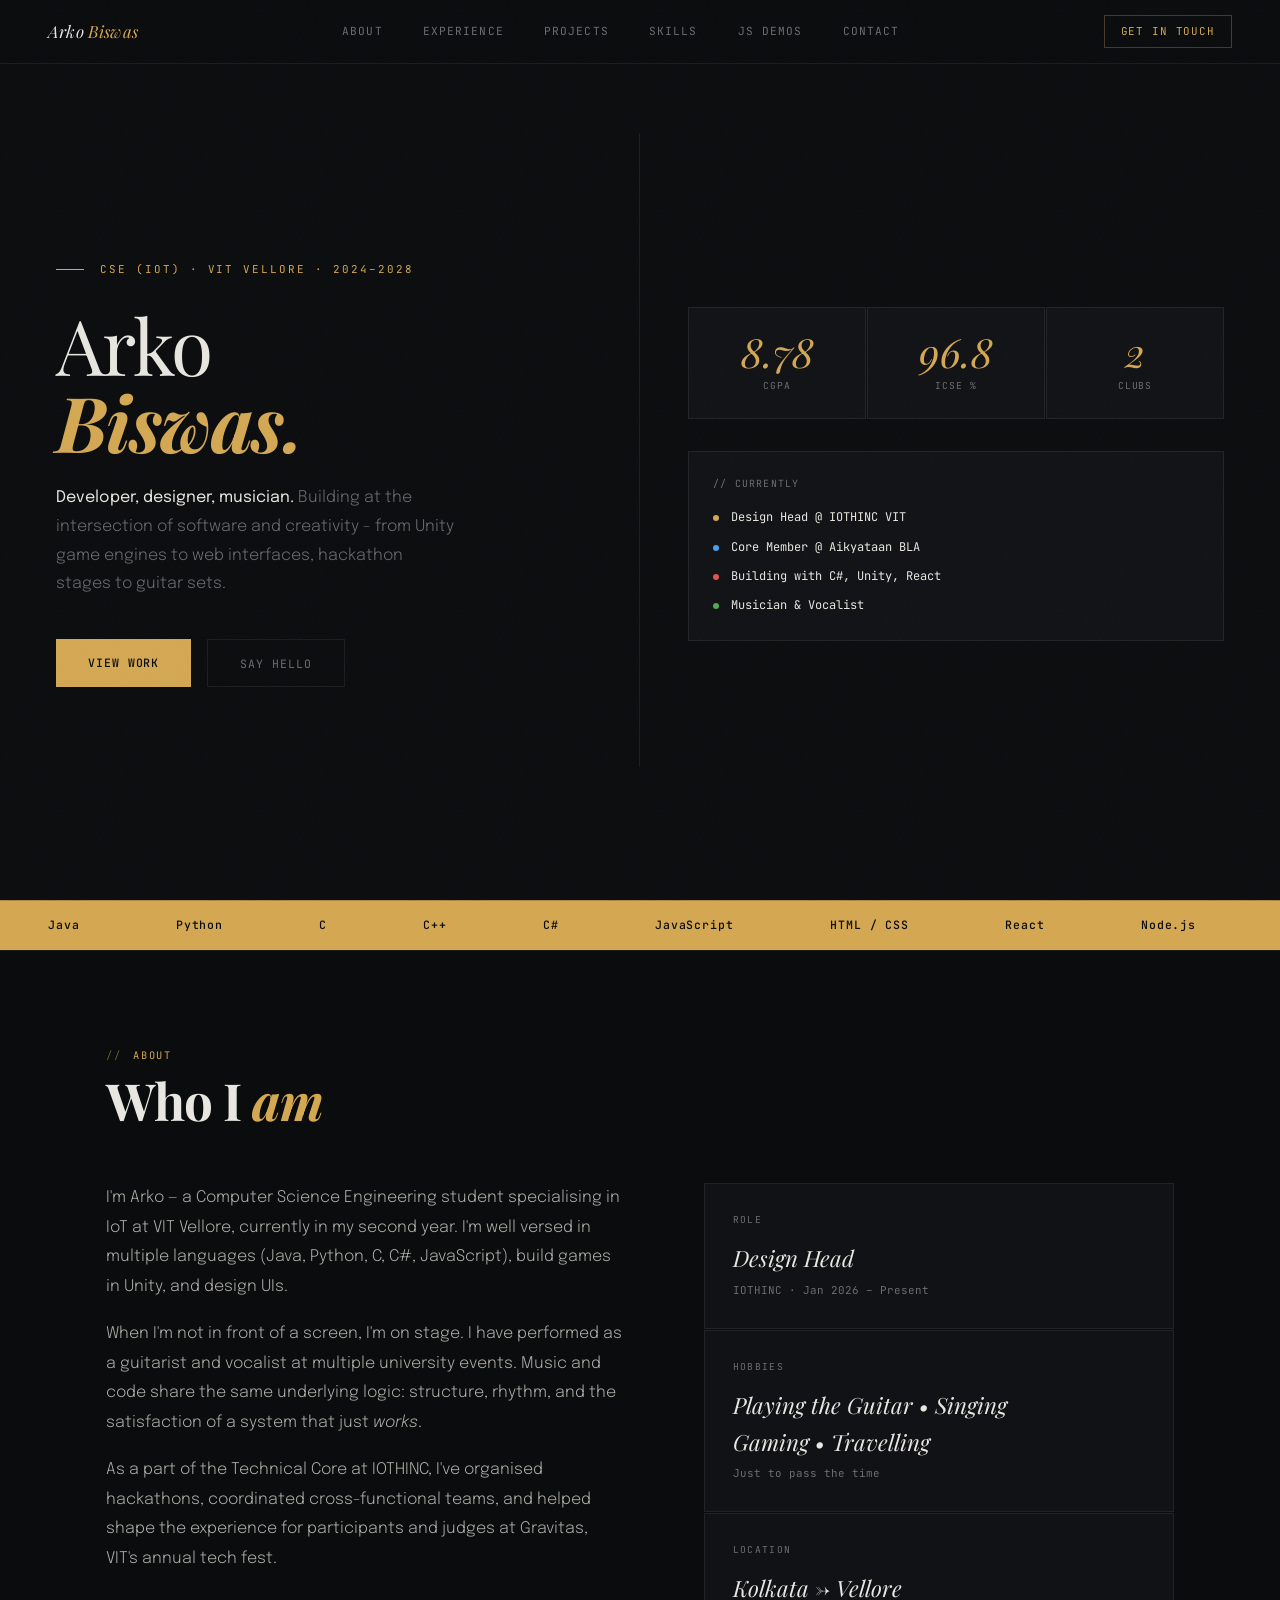
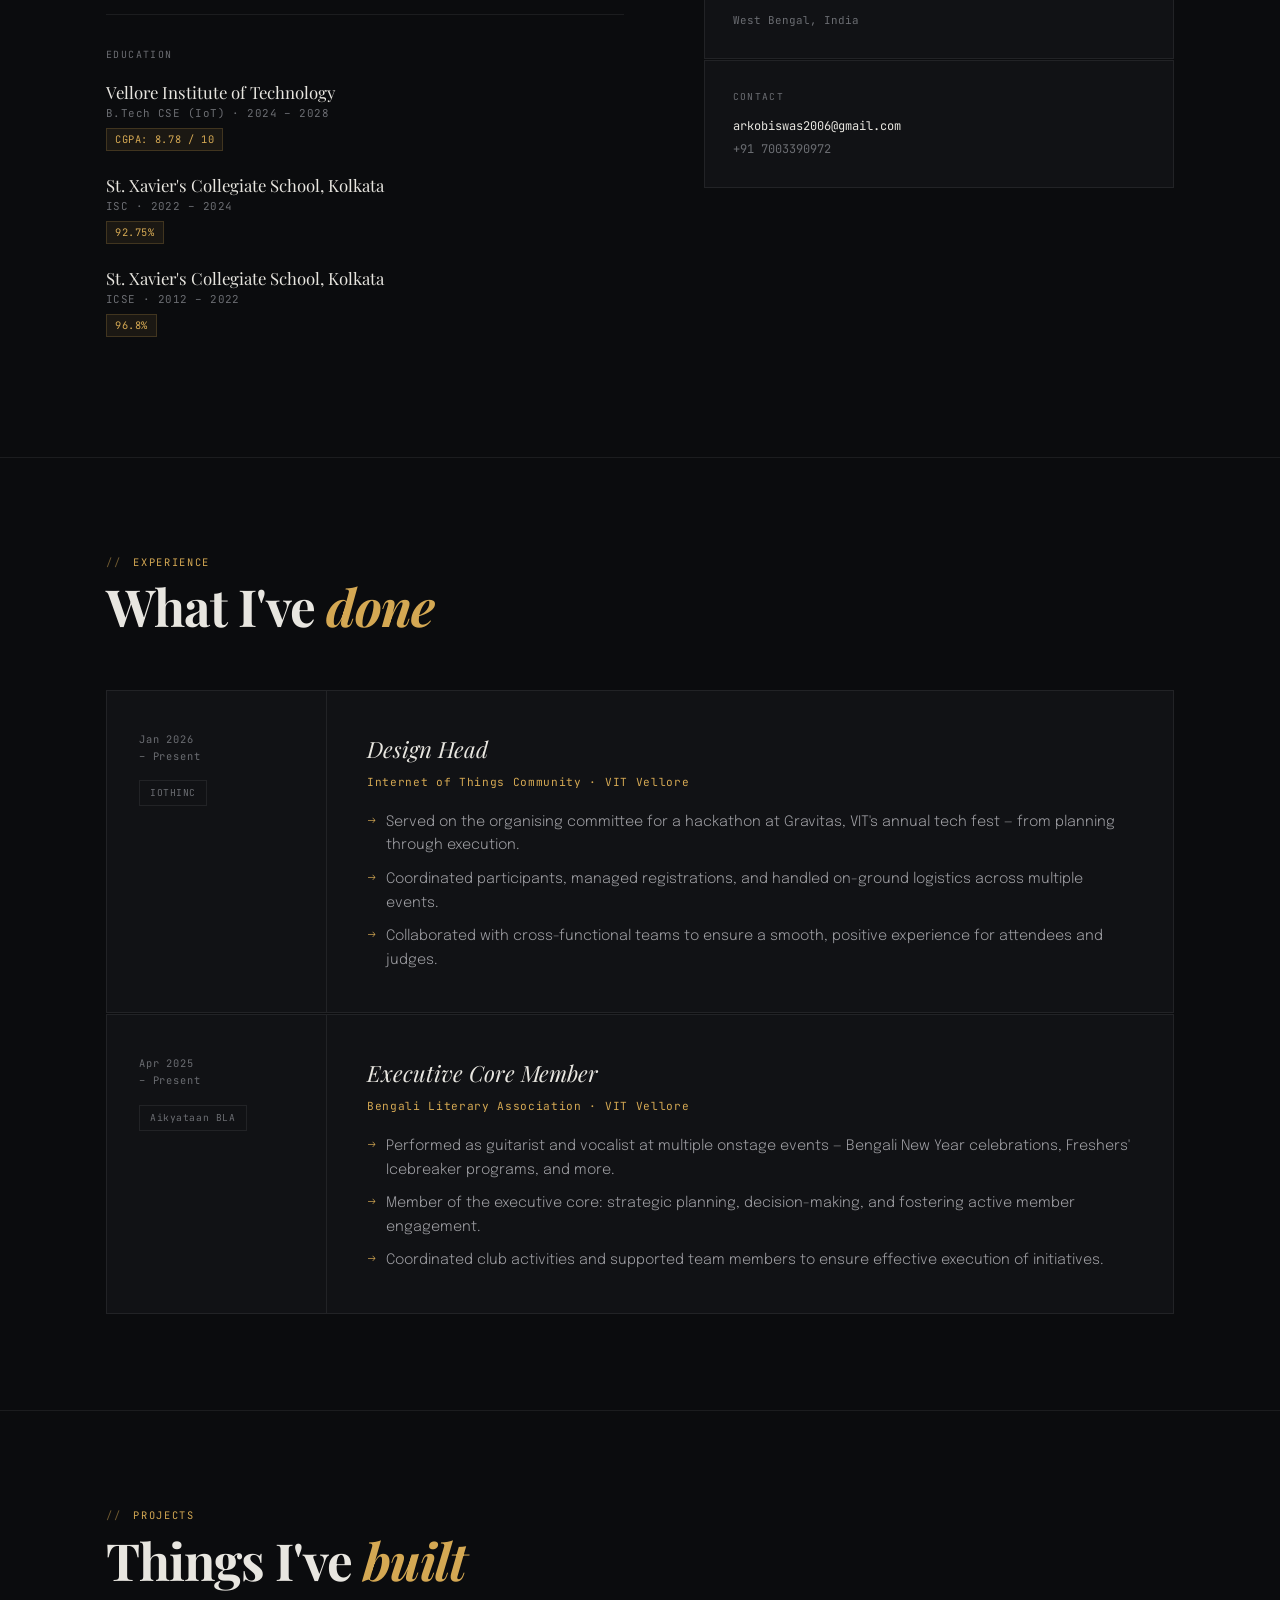
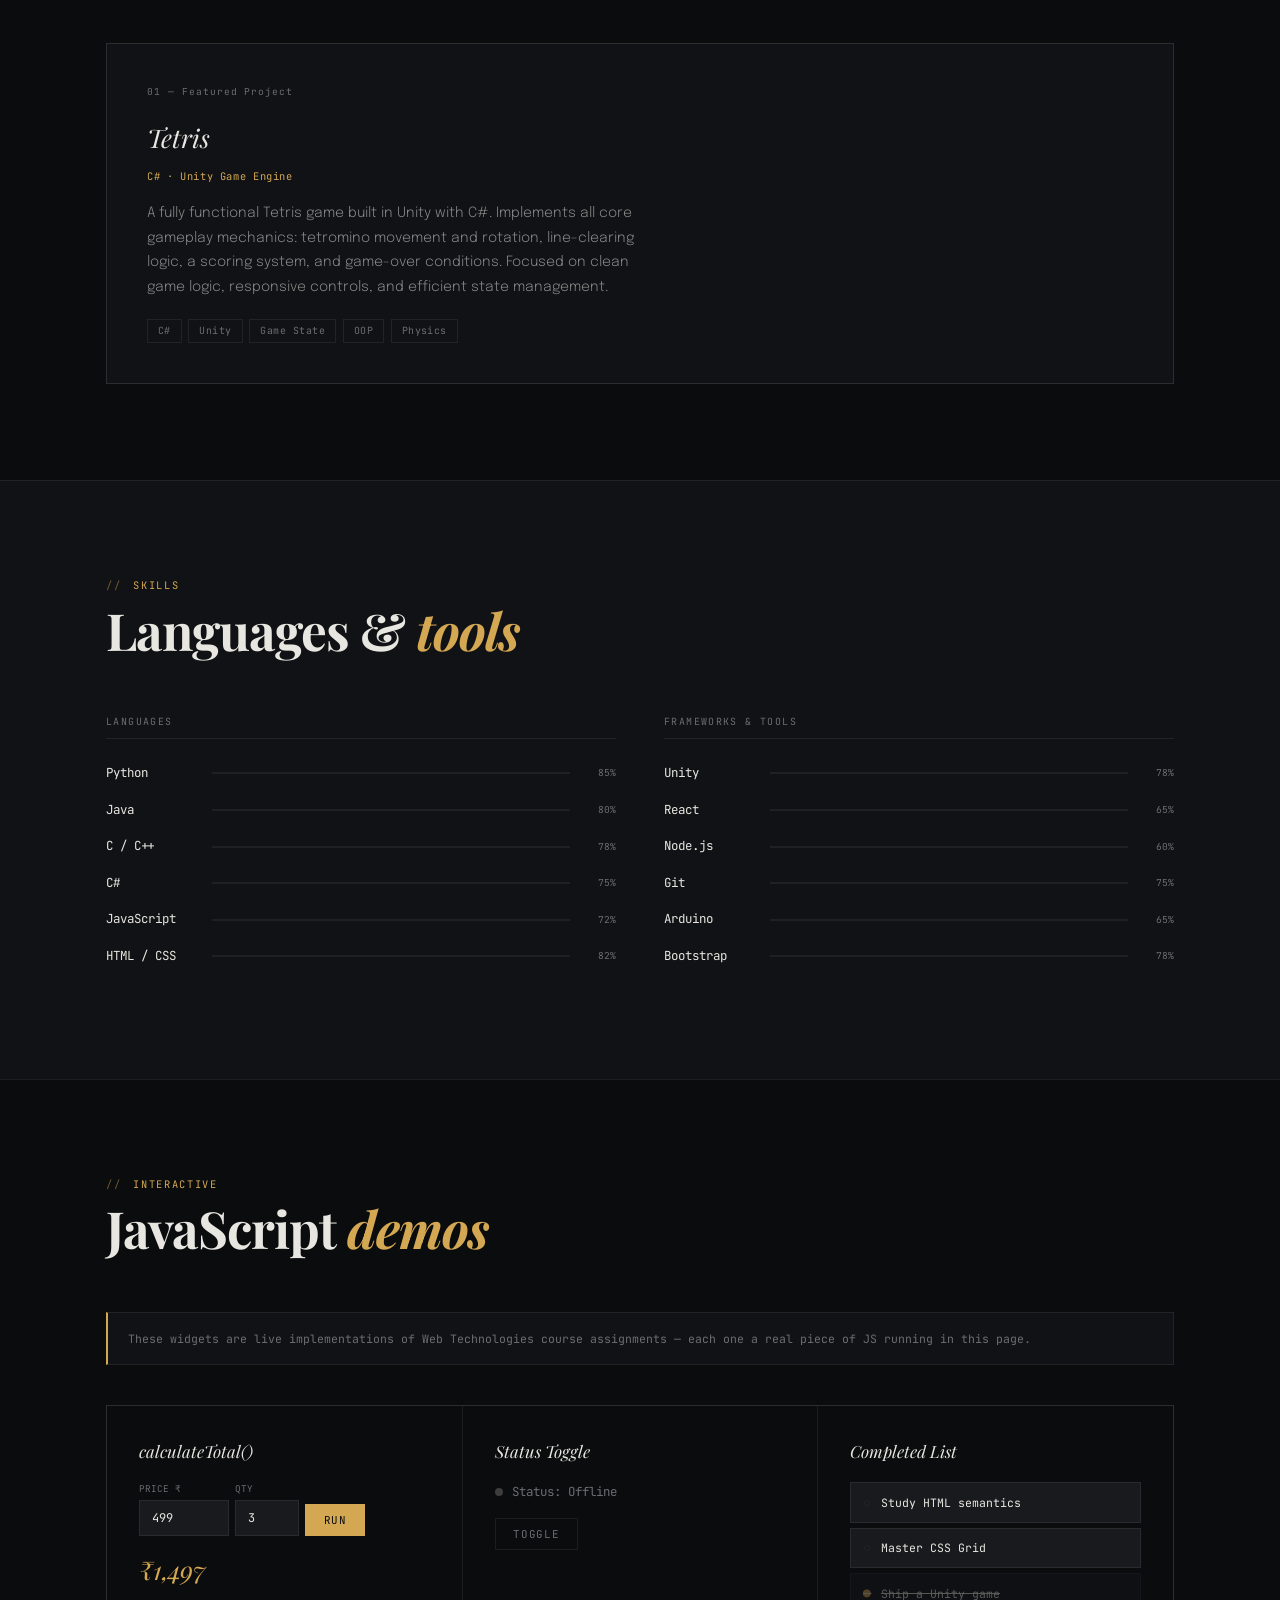
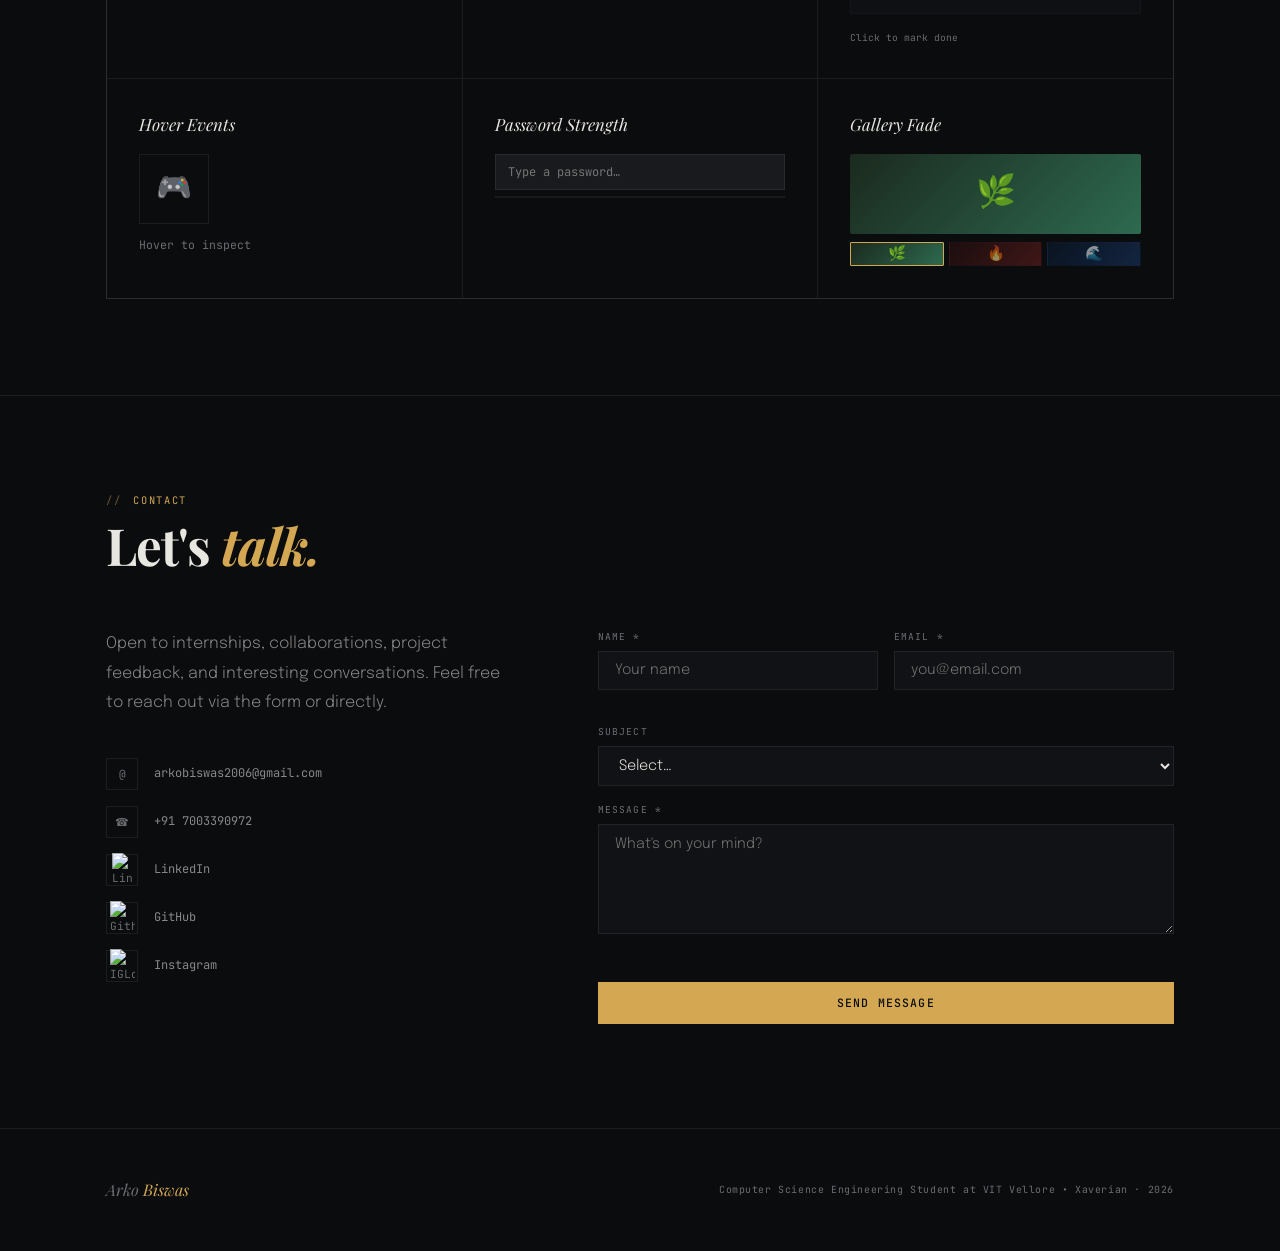
==== commit dca5641b: "Update index.html" ====
--- a/index.html
+++ b/index.html
@@ -33,7 +33,7 @@
       <span class="last">Biswas.</span>
     </h1>
     <p class="hero-tagline">
-      <strong>Developer, designer, musician.</strong> Building at the intersection of software and creativity — from Unity game engines to web interfaces, hackathon stages to guitar sets.
+      <strong>Developer, designer, musician.</strong> Building at the intersection of software and creativity - from Unity game engines to web interfaces, hackathon stages to guitar sets.
     </p>
     <div class="hero-actions">
       <a href="#projects" class="btn-primary">View Work</a>
@@ -61,7 +61,7 @@
         <div class="hero-quick-item"><span class="hq-dot gold"></span>Design Head @ IOTHINC VIT</div>
         <div class="hero-quick-item"><span class="hq-dot blue"></span>Core Member @ Aikyataan BLA</div>
         <div class="hero-quick-item"><span class="hq-dot red"></span>Building with C#, Unity, React</div>
-        <div class="hero-quick-item"><span class="hq-dot green"></span>Performing guitar &amp; vocals on stage</div>
+        <div class="hero-quick-item"><span class="hq-dot green"></span>Musician &amp; Vocalist</div>
       </div>
     </div>
   </div>
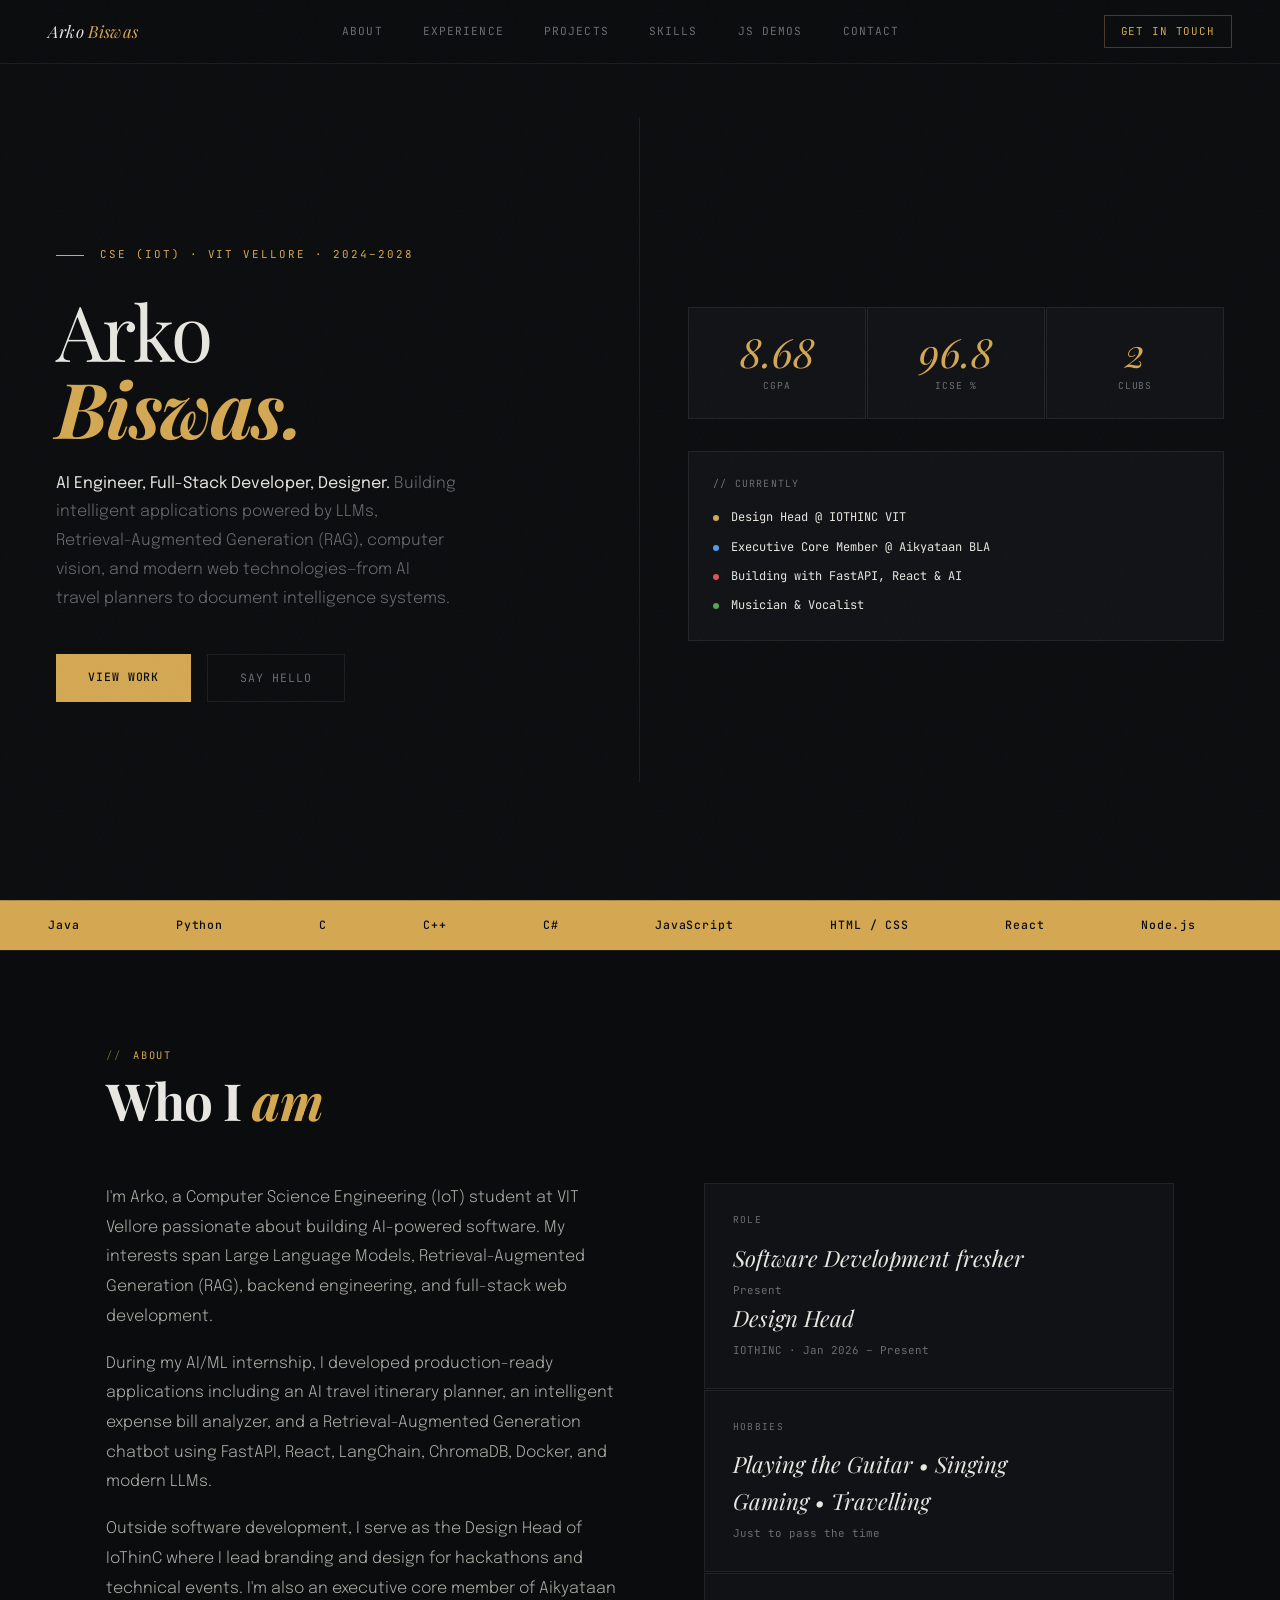
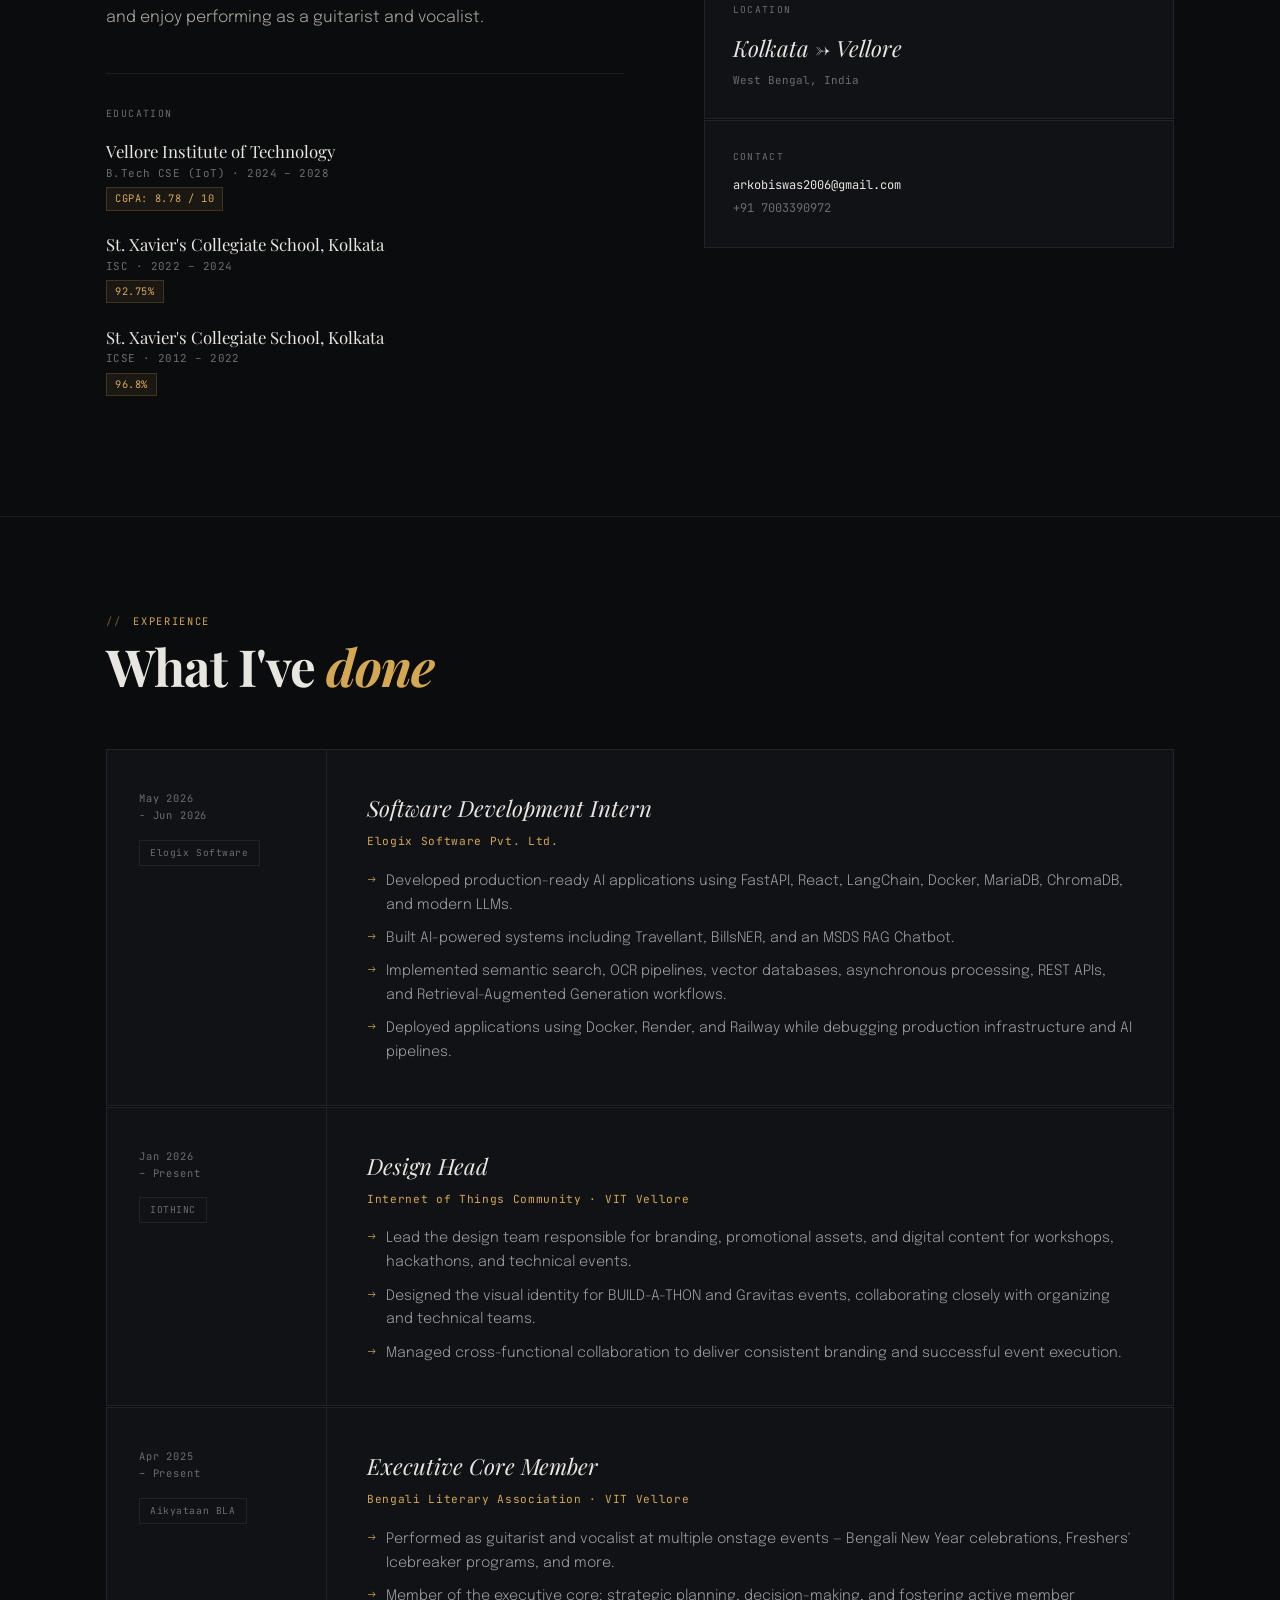
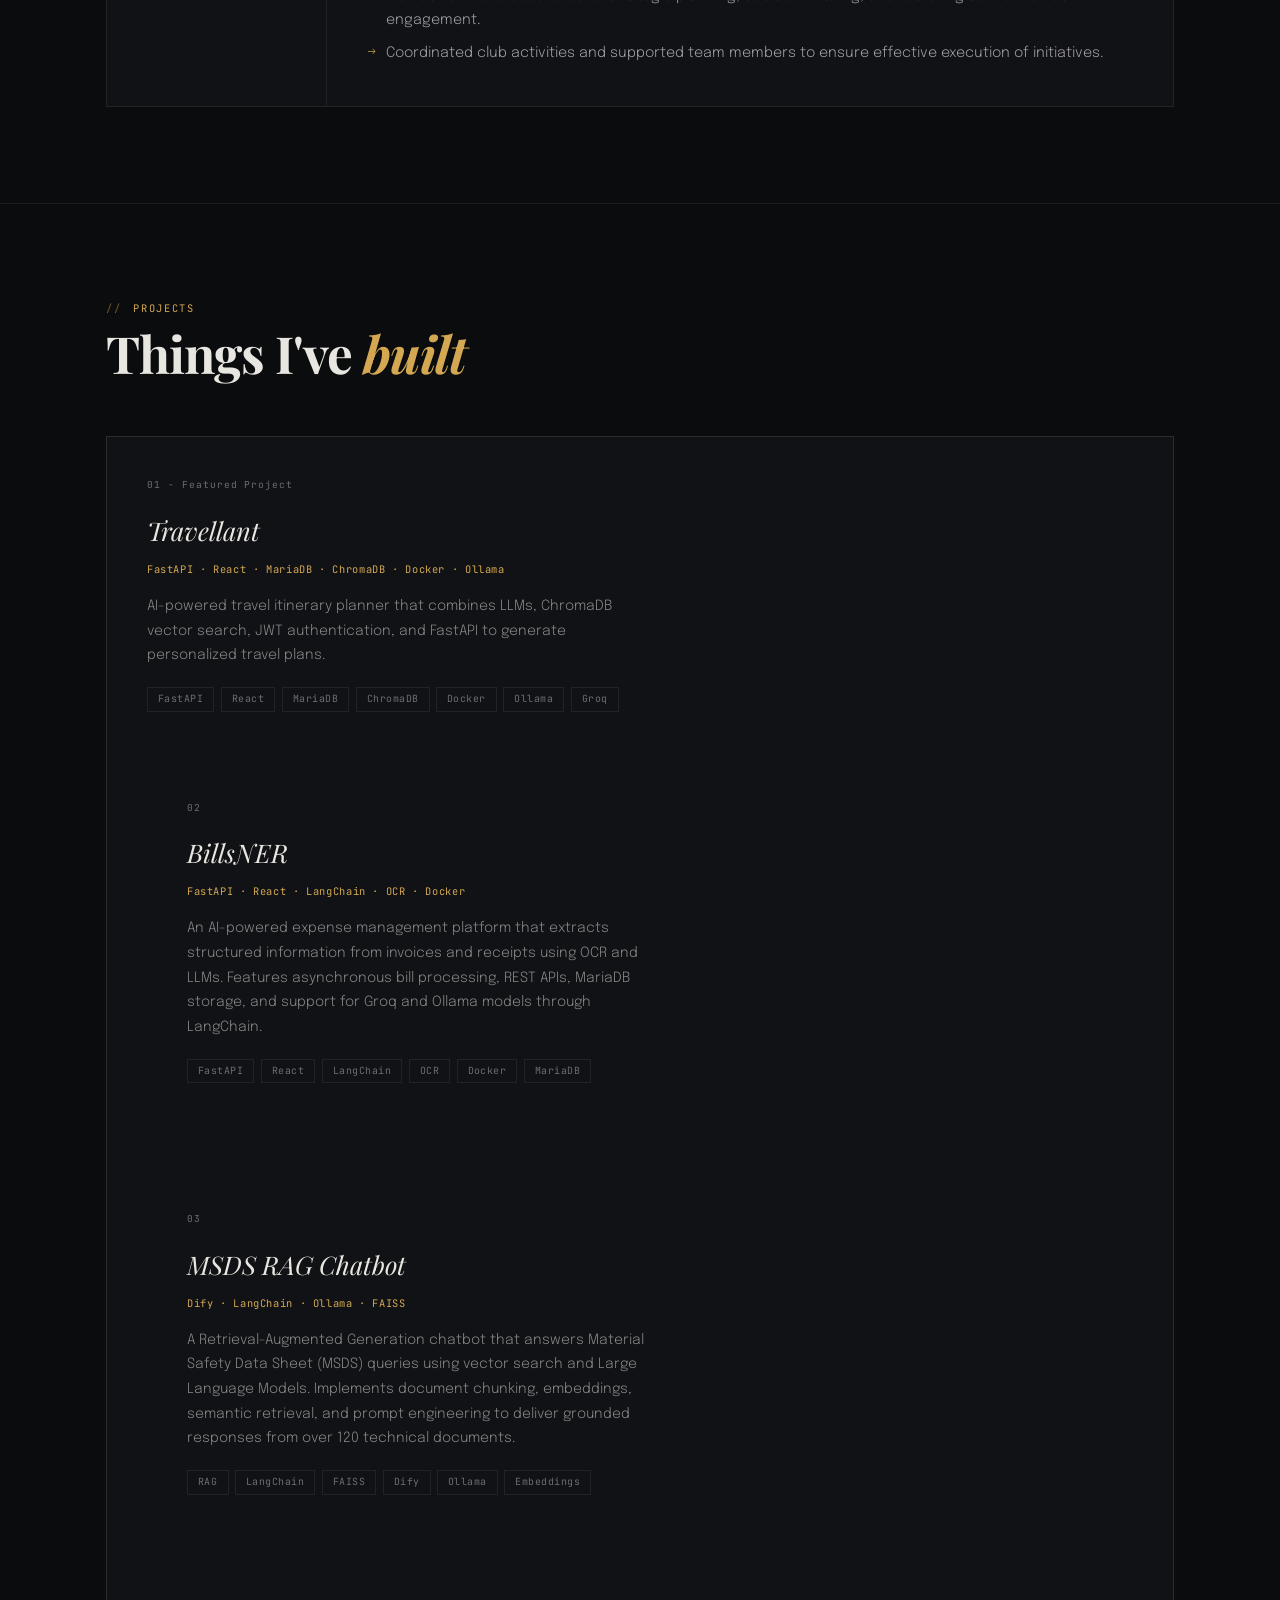
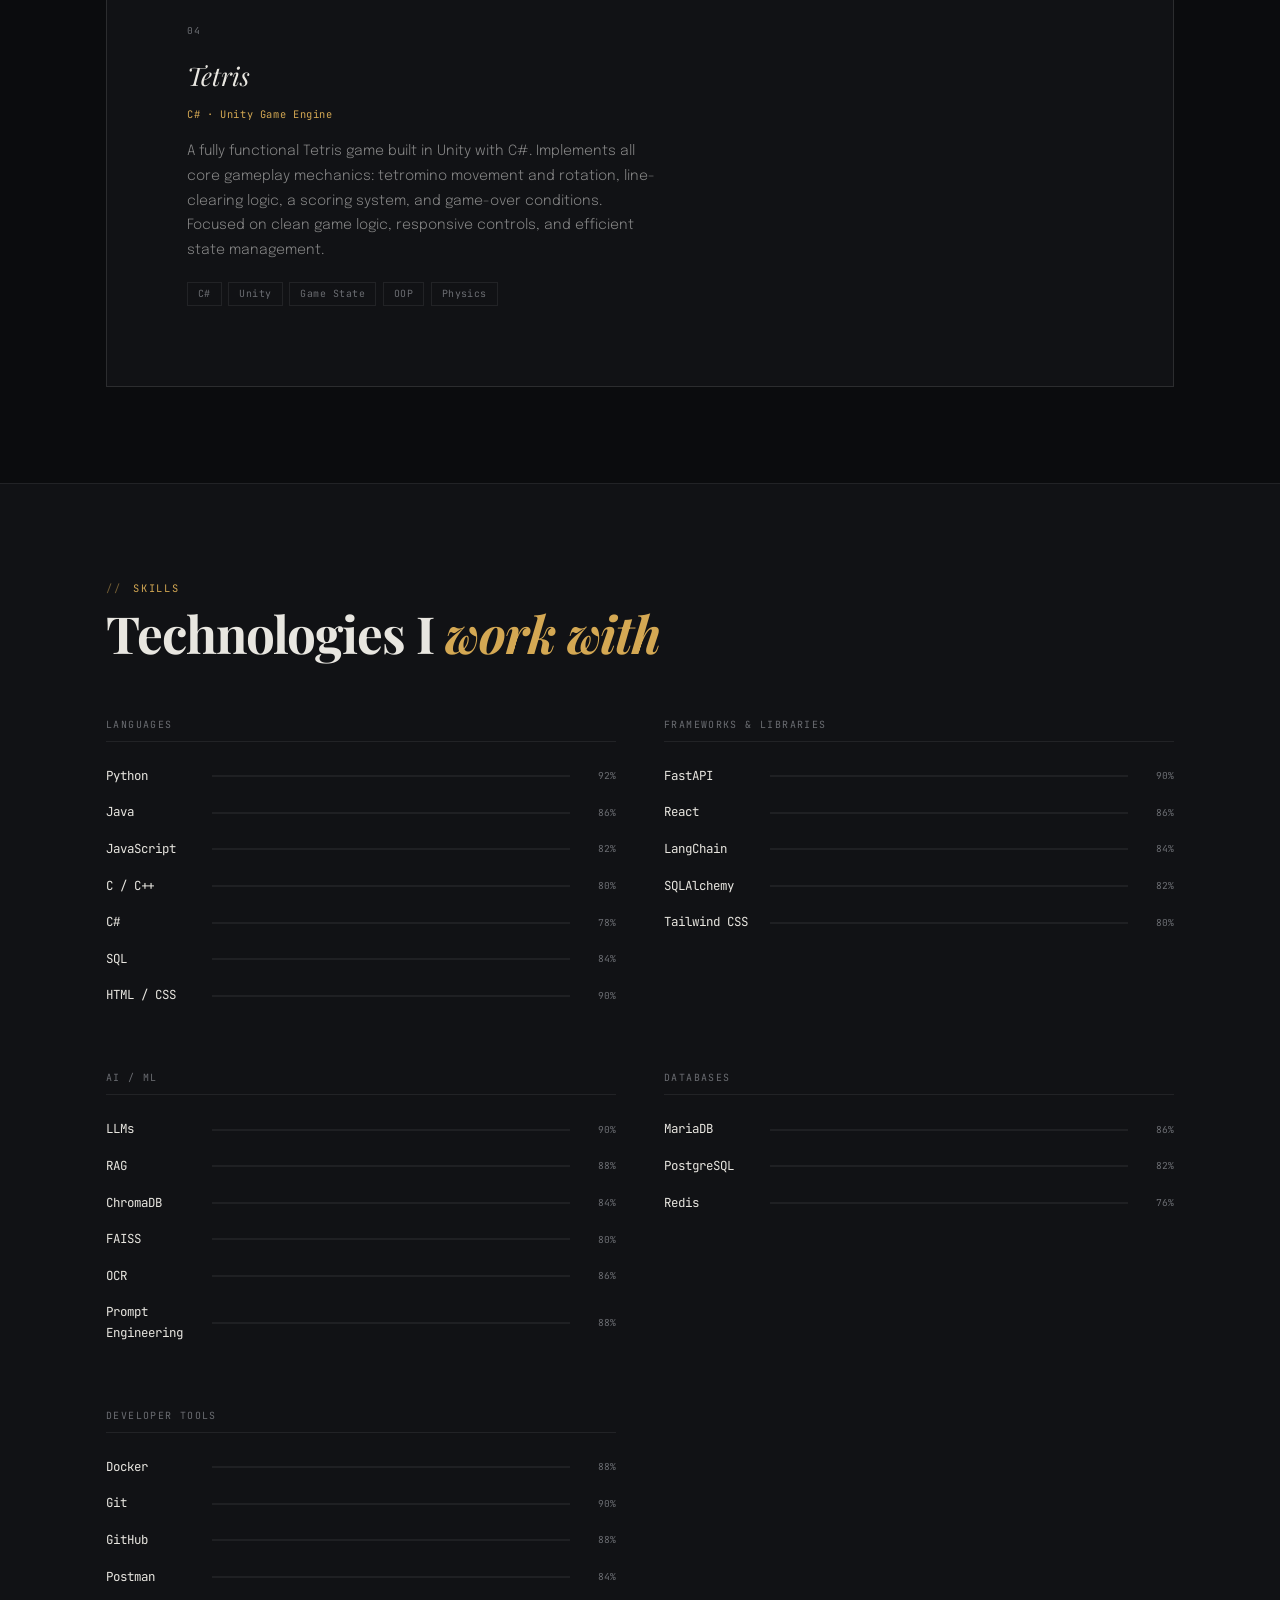
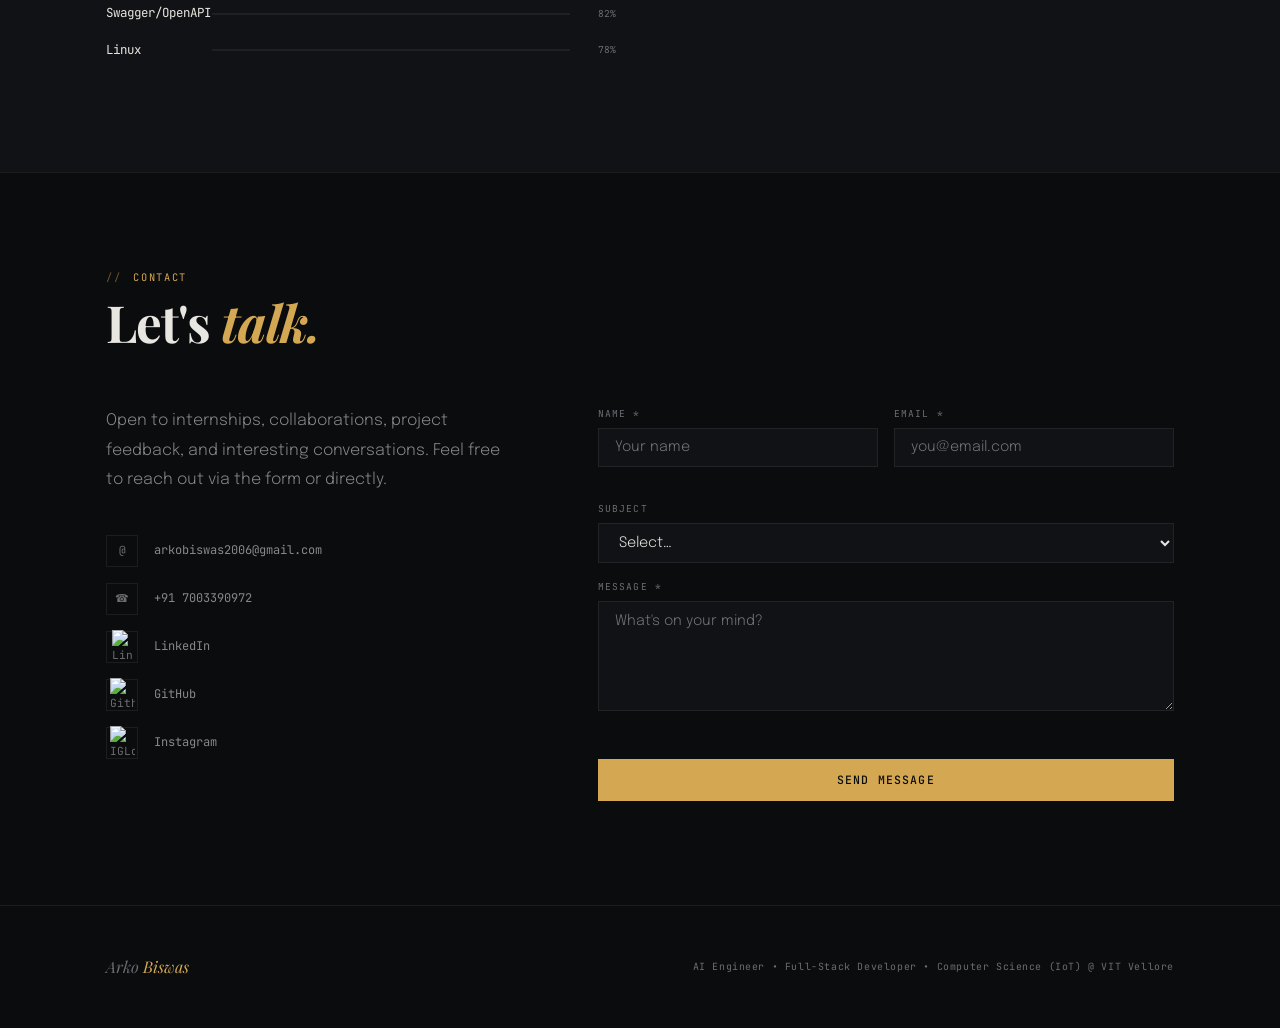
==== commit b1fdf72f: "Updated Portfolio" ====
--- a/index.html
+++ b/index.html
@@ -33,7 +33,7 @@
       <span class="last">Biswas.</span>
     </h1>
     <p class="hero-tagline">
-      <strong>Developer, designer, musician.</strong> Building at the intersection of software and creativity - from Unity game engines to web interfaces, hackathon stages to guitar sets.
+     <strong>AI Engineer, Full-Stack Developer, Designer.</strong> Building intelligent applications powered by LLMs, Retrieval-Augmented Generation (RAG), computer vision, and modern web technologies—from AI travel planners to document intelligence systems.
     </p>
     <div class="hero-actions">
       <a href="#projects" class="btn-primary">View Work</a>
@@ -43,7 +43,7 @@
   <div class="hero-right">
     <div class="hero-stat-row">
       <div class="hero-stat">
-        <span class="hero-stat-n">8.78</span>
+        <span class="hero-stat-n">8.68</span>
         <span class="hero-stat-l">CGPA</span>
       </div>
       <div class="hero-stat">
@@ -59,8 +59,8 @@
       <div class="hero-quick-title">// currently</div>
       <div class="hero-quick-items">
         <div class="hero-quick-item"><span class="hq-dot gold"></span>Design Head @ IOTHINC VIT</div>
-        <div class="hero-quick-item"><span class="hq-dot blue"></span>Core Member @ Aikyataan BLA</div>
-        <div class="hero-quick-item"><span class="hq-dot red"></span>Building with C#, Unity, React</div>
+        <div class="hero-quick-item"><span class="hq-dot blue"></span>Executive Core Member @ Aikyataan BLA</div>
+        <div class="hero-quick-item"><span class="hq-dot red"></span>Building with FastAPI, React & AI</div>
         <div class="hero-quick-item"><span class="hq-dot green"></span>Musician &amp; Vocalist</div>
       </div>
     </div>
@@ -80,10 +80,17 @@
     <h2 class="sec-title">Who I <em>am</em></h2>
     <div class="about-layout">
       <div class="about-text">
-        <p>I'm Arko — a Computer Science Engineering student specialising in IoT at VIT Vellore, currently in my second year. I'm well versed in multiple languages (Java, Python, C, C#, JavaScript), build games in Unity, and design UIs.</p>
-        <p>When I'm not in front of a screen, I'm on stage. I have performed as a guitarist and vocalist at multiple university events. Music and code share the same underlying logic: structure, rhythm, and the satisfaction of a system that just <em>works</em>.</p>
-        <p>As a part of the Technical Core at IOTHINC, I've organised hackathons, coordinated cross-functional teams, and helped shape the experience for participants and judges at Gravitas, VIT's annual tech fest.</p>
-
+        <p>
+        I'm Arko, a Computer Science Engineering (IoT) student at VIT Vellore passionate about building AI-powered software. My interests span Large Language Models, Retrieval-Augmented Generation (RAG), backend engineering, and full-stack web development.
+        </p>
+        
+        <p>
+        During my AI/ML internship, I developed production-ready applications including an AI travel itinerary planner, an intelligent expense bill analyzer, and a Retrieval-Augmented Generation chatbot using FastAPI, React, LangChain, ChromaDB, Docker, and modern LLMs.
+        </p>
+        
+        <p>
+        Outside software development, I serve as the Design Head of IoThinC where I lead branding and design for hackathons and technical events. I'm also an executive core member of Aikyataan and enjoy performing as a guitarist and vocalist.
+        </p>
         <div class="about-education">
           <div class="edu-label">Education</div>
           <div class="edu-item fade-up">
@@ -106,6 +113,8 @@
       <div class="about-sidebar">
         <div class="side-card fade-up">
           <div class="side-card-label">Role</div>
+          <div class="side-card-val">Software Development fresher</div>
+          <div style="font-family:var(--mono);font-size:.68rem;color:var(--muted);margin-top:.3rem">Present</div>
           <div class="side-card-val">Design Head</div>
           <div style="font-family:var(--mono);font-size:.68rem;color:var(--muted);margin-top:.3rem">IOTHINC · Jan 2026 – Present</div>
         </div>
@@ -136,6 +145,29 @@
     <h2 class="sec-title">What I've <em>done</em></h2>
     <div class="experience-layout">
 
+
+      <div class="exp-card fade-up">
+    <div class="exp-left">
+        <div>
+            <div class="exp-period">May 2026<br>- Jun 2026</div>
+            <div class="exp-org-badge">Elogix Software</div>
+        </div>
+    </div>
+
+    <div class="exp-right">
+        <div class="exp-role">Software Development Intern</div>
+        <div class="exp-place">Elogix Software Pvt. Ltd.</div>
+
+        <ul class="exp-bullets">
+            <li>Developed production-ready AI applications using FastAPI, React, LangChain, Docker, MariaDB, ChromaDB, and modern LLMs.</li>
+            <li>Built AI-powered systems including Travellant, BillsNER, and an MSDS RAG Chatbot.</li>
+            <li>Implemented semantic search, OCR pipelines, vector databases, asynchronous processing, REST APIs, and Retrieval-Augmented Generation workflows.</li>
+            <li>Deployed applications using Docker, Render, and Railway while debugging production infrastructure and AI pipelines.</li>
+        </ul>
+
+    </div>
+</div>
+      
       <div class="exp-card fade-up">
         <div class="exp-left">
           <div>
@@ -147,9 +179,9 @@
           <div class="exp-role">Design Head</div>
           <div class="exp-place">Internet of Things Community · VIT Vellore</div>
           <ul class="exp-bullets">
-            <li>Served on the organising committee for a hackathon at Gravitas, VIT's annual tech fest — from planning through execution.</li>
-            <li>Coordinated participants, managed registrations, and handled on-ground logistics across multiple events.</li>
-            <li>Collaborated with cross-functional teams to ensure a smooth, positive experience for attendees and judges.</li>
+            <li>Lead the design team responsible for branding, promotional assets, and digital content for workshops, hackathons, and technical events.</li>
+            <li>Designed the visual identity for BUILD-A-THON and Gravitas events, collaborating closely with organizing and technical teams.</li>
+            <li>Managed cross-functional collaboration to deliver consistent branding and successful event execution.</li>
           </ul>
         </div>
       </div>
@@ -185,7 +217,62 @@
 
       <div class="proj-card solo fade-up">
         <div>
-          <div class="proj-num">01 — Featured Project</div>
+          <div class="proj-num">01 - Featured Project</div>
+          <div class="proj-name">Travellant </div>
+          <div class="proj-tech">FastAPI · React · MariaDB · ChromaDB · Docker · Ollama</div>
+          <p class="proj-desc">AI-powered travel itinerary planner that combines LLMs, ChromaDB vector search, JWT authentication, and FastAPI to generate personalized travel plans.</p>
+          <div class="proj-chips">
+            <span class="chip">FastAPI</span>
+            <span class="chip">React</span>
+            <span class="chip">MariaDB</span>
+            <span class="chip">ChromaDB</span>
+            <span class="chip">Docker</span>
+            <span class="chip">Ollama</span>
+            <span class="chip">Groq</span>
+          </div>
+        </div>
+
+      <div class="proj-card solo fade-up">
+        <div>
+          <div class="proj-num">02</div>
+          <div class="proj-name">BillsNER</div>
+          <div class="proj-tech">FastAPI · React · LangChain · OCR · Docker</div>
+          <p class="proj-desc">
+            An AI-powered expense management platform that extracts structured information from invoices and receipts using OCR and LLMs. Features asynchronous bill processing, REST APIs, MariaDB storage, and support for Groq and Ollama models through LangChain.
+          </p>
+          <div class="proj-chips">
+            <span class="chip">FastAPI</span>
+            <span class="chip">React</span>
+            <span class="chip">LangChain</span>
+            <span class="chip">OCR</span>
+            <span class="chip">Docker</span>
+            <span class="chip">MariaDB</span>
+          </div>
+        </div>
+      </div>
+        
+      <div class="proj-card solo fade-up">
+        <div>
+          <div class="proj-num">03</div>
+          <div class="proj-name">MSDS RAG Chatbot</div>
+          <div class="proj-tech">Dify · LangChain · Ollama · FAISS</div>
+          <p class="proj-desc">
+            A Retrieval-Augmented Generation chatbot that answers Material Safety Data Sheet (MSDS) queries using vector search and Large Language Models. Implements document chunking, embeddings, semantic retrieval, and prompt engineering to deliver grounded responses from over 120 technical documents.
+          </p>
+          <div class="proj-chips">
+            <span class="chip">RAG</span>
+            <span class="chip">LangChain</span>
+            <span class="chip">FAISS</span>
+            <span class="chip">Dify</span>
+            <span class="chip">Ollama</span>
+            <span class="chip">Embeddings</span>
+          </div>
+        </div>
+      </div>      
+        
+      <div class="proj-card solo fade-up">
+        <div>
+          <div class="proj-num">04</div>
           <div class="proj-name">Tetris</div>
           <div class="proj-tech">C# · Unity Game Engine</div>
           <p class="proj-desc">A fully functional Tetris game built in Unity with C#. Implements all core gameplay mechanics: tetromino movement and rotation, line-clearing logic, a scoring system, and game-over conditions. Focused on clean game logic, responsive controls, and efficient state management.</p>
@@ -206,102 +293,67 @@
 <section id="skills" class="skills-section">
   <div class="wrap">
     <div class="sec-label">Skills</div>
-    <h2 class="sec-title">Languages &amp; <em>tools</em></h2>
+    <h2 class="sec-title">Technologies I <em>work with</em></h2>
+
     <div class="skills-grid">
+
+      <!-- Languages -->
       <div>
         <div class="skill-group-title">Languages</div>
-        <div class="skill-row fade-up"><span class="skill-name">Python</span><div class="skill-track"><div class="skill-fill" data-w=".85"></div></div><span class="skill-pct">85%</span></div>
-        <div class="skill-row fade-up"><span class="skill-name">Java</span><div class="skill-track"><div class="skill-fill" data-w=".80"></div></div><span class="skill-pct">80%</span></div>
-        <div class="skill-row fade-up"><span class="skill-name">C / C++</span><div class="skill-track"><div class="skill-fill" data-w=".78"></div></div><span class="skill-pct">78%</span></div>
-        <div class="skill-row fade-up"><span class="skill-name">C#</span><div class="skill-track"><div class="skill-fill" data-w=".75"></div></div><span class="skill-pct">75%</span></div>
-        <div class="skill-row fade-up"><span class="skill-name">JavaScript</span><div class="skill-track"><div class="skill-fill blue" data-w=".72"></div></div><span class="skill-pct">72%</span></div>
-        <div class="skill-row fade-up"><span class="skill-name">HTML / CSS</span><div class="skill-track"><div class="skill-fill blue" data-w=".82"></div></div><span class="skill-pct">82%</span></div>
-      </div>
-      <div>
-        <div class="skill-group-title">Frameworks &amp; Tools</div>
-        <div class="skill-row fade-up"><span class="skill-name">Unity</span><div class="skill-track"><div class="skill-fill" data-w=".78"></div></div><span class="skill-pct">78%</span></div>
-        <div class="skill-row fade-up"><span class="skill-name">React</span><div class="skill-track"><div class="skill-fill blue" data-w=".65"></div></div><span class="skill-pct">65%</span></div>
-        <div class="skill-row fade-up"><span class="skill-name">Node.js</span><div class="skill-track"><div class="skill-fill blue" data-w=".60"></div></div><span class="skill-pct">60%</span></div>
-        <div class="skill-row fade-up"><span class="skill-name">Git</span><div class="skill-track"><div class="skill-fill" data-w=".75"></div></div><span class="skill-pct">75%</span></div>
-        <div class="skill-row fade-up"><span class="skill-name">Arduino</span><div class="skill-track"><div class="skill-fill" data-w=".65"></div></div><span class="skill-pct">65%</span></div>
-        <div class="skill-row fade-up"><span class="skill-name">Bootstrap</span><div class="skill-track"><div class="skill-fill blue" data-w=".78"></div></div><span class="skill-pct">78%</span></div>
-      </div>
+        <div class="skill-row fade-up"><span class="skill-name">Python</span><div class="skill-track"><div class="skill-fill" data-w=".92"></div></div><span class="skill-pct">92%</span></div>
+        <div class="skill-row fade-up"><span class="skill-name">Java</span><div class="skill-track"><div class="skill-fill" data-w=".86"></div></div><span class="skill-pct">86%</span></div>
+        <div class="skill-row fade-up"><span class="skill-name">JavaScript</span><div class="skill-track"><div class="skill-fill blue" data-w=".82"></div></div><span class="skill-pct">82%</span></div>
+        <div class="skill-row fade-up"><span class="skill-name">C / C++</span><div class="skill-track"><div class="skill-fill" data-w=".80"></div></div><span class="skill-pct">80%</span></div>
+        <div class="skill-row fade-up"><span class="skill-name">C#</span><div class="skill-track"><div class="skill-fill" data-w=".78"></div></div><span class="skill-pct">78%</span></div>
+        <div class="skill-row fade-up"><span class="skill-name">SQL</span><div class="skill-track"><div class="skill-fill blue" data-w=".84"></div></div><span class="skill-pct">84%</span></div>
+        <div class="skill-row fade-up"><span class="skill-name">HTML / CSS</span><div class="skill-track"><div class="skill-fill blue" data-w=".90"></div></div><span class="skill-pct">90%</span></div>
+      </div>
+
+      <!-- Frameworks -->
+      <div>
+        <div class="skill-group-title">Frameworks & Libraries</div>
+        <div class="skill-row fade-up"><span class="skill-name">FastAPI</span><div class="skill-track"><div class="skill-fill" data-w=".90"></div></div><span class="skill-pct">90%</span></div>
+        <div class="skill-row fade-up"><span class="skill-name">React</span><div class="skill-track"><div class="skill-fill blue" data-w=".86"></div></div><span class="skill-pct">86%</span></div>
+        <div class="skill-row fade-up"><span class="skill-name">LangChain</span><div class="skill-track"><div class="skill-fill" data-w=".84"></div></div><span class="skill-pct">84%</span></div>
+        <div class="skill-row fade-up"><span class="skill-name">SQLAlchemy</span><div class="skill-track"><div class="skill-fill blue" data-w=".82"></div></div><span class="skill-pct">82%</span></div>
+        <div class="skill-row fade-up"><span class="skill-name">Tailwind CSS</span><div class="skill-track"><div class="skill-fill blue" data-w=".80"></div></div><span class="skill-pct">80%</span></div>
+      </div>
+
+      <!-- AI -->
+      <div>
+        <div class="skill-group-title">AI / ML</div>
+        <div class="skill-row fade-up"><span class="skill-name">LLMs</span><div class="skill-track"><div class="skill-fill" data-w=".90"></div></div><span class="skill-pct">90%</span></div>
+        <div class="skill-row fade-up"><span class="skill-name">RAG</span><div class="skill-track"><div class="skill-fill" data-w=".88"></div></div><span class="skill-pct">88%</span></div>
+        <div class="skill-row fade-up"><span class="skill-name">ChromaDB</span><div class="skill-track"><div class="skill-fill blue" data-w=".84"></div></div><span class="skill-pct">84%</span></div>
+        <div class="skill-row fade-up"><span class="skill-name">FAISS</span><div class="skill-track"><div class="skill-fill blue" data-w=".80"></div></div><span class="skill-pct">80%</span></div>
+        <div class="skill-row fade-up"><span class="skill-name">OCR</span><div class="skill-track"><div class="skill-fill" data-w=".86"></div></div><span class="skill-pct">86%</span></div>
+        <div class="skill-row fade-up"><span class="skill-name">Prompt Engineering</span><div class="skill-track"><div class="skill-fill blue" data-w=".88"></div></div><span class="skill-pct">88%</span></div>
+
+      </div>
+
+      <!-- Databases -->
+      <div>
+        <div class="skill-group-title">Databases</div>
+        <div class="skill-row fade-up"><span class="skill-name">MariaDB</span><div class="skill-track"><div class="skill-fill" data-w=".86"></div></div><span class="skill-pct">86%</span></div>
+        <div class="skill-row fade-up"><span class="skill-name">PostgreSQL</span><div class="skill-track"><div class="skill-fill blue" data-w=".82"></div></div><span class="skill-pct">82%</span></div>
+        <div class="skill-row fade-up"><span class="skill-name">Redis</span><div class="skill-track"><div class="skill-fill blue" data-w=".76"></div></div><span class="skill-pct">76%</span></div>
+      </div>
+
+      <!-- Developer Tools -->
+      <div>
+        <div class="skill-group-title">Developer Tools</div>
+        <div class="skill-row fade-up"><span class="skill-name">Docker</span><div class="skill-track"><div class="skill-fill" data-w=".88"></div></div><span class="skill-pct">88%</span></div>
+        <div class="skill-row fade-up"><span class="skill-name">Git</span><div class="skill-track"><div class="skill-fill blue" data-w=".90"></div></div><span class="skill-pct">90%</span></div>
+        <div class="skill-row fade-up"><span class="skill-name">GitHub</span><div class="skill-track"><div class="skill-fill blue" data-w=".88"></div></div><span class="skill-pct">88%</span></div>
+        <div class="skill-row fade-up"><span class="skill-name">Postman</span><div class="skill-track"><div class="skill-fill" data-w=".84"></div></div><span class="skill-pct">84%</span></div>
+        <div class="skill-row fade-up"><span class="skill-name">Swagger/OpenAPI</span><div class="skill-track"><div class="skill-fill blue" data-w=".82"></div></div><span class="skill-pct">82%</span></div>
+        <div class="skill-row fade-up"><span class="skill-name">Linux</span><div class="skill-track"><div class="skill-fill" data-w=".78"></div></div><span class="skill-pct">78%</span></div>
+      </div>
+
     </div>
   </div>
 </section>
 
-<section id="demos">
-  <div class="wrap">
-    <div class="sec-label">Interactive</div>
-    <h2 class="sec-title">JavaScript <em>demos</em></h2>
-    <div class="demos-note">
-      These widgets are live implementations of Web Technologies course assignments — each one a real piece of JS running in this page.
-    </div>
-    <div class="demos-grid">
-
-      <div class="demo-tile">
-        <div class="demo-tile-name">calculateTotal()</div>
-        <div style="display:flex;gap:6px;flex-wrap:wrap;margin-bottom:.5rem">
-          <div>
-            <div style="font-family:var(--mono);font-size:.58rem;color:var(--muted);margin-bottom:3px">PRICE ₹</div>
-            <input class="d-input" type="number" id="dp" value="499" style="width:90px"/>
-          </div>
-          <div>
-            <div style="font-family:var(--mono);font-size:.58rem;color:var(--muted);margin-bottom:3px">QTY</div>
-            <input class="d-input" type="number" id="dq" value="3" style="width:64px"/>
-          </div>
-          <button class="d-btn fill" onclick="doCalc()" style="align-self:flex-end">Run</button>
-        </div>
-        <div class="d-result" id="dresult">₹1,497</div>
-      </div>
-
-      <div class="demo-tile">
-        <div class="demo-tile-name">Status Toggle</div>
-        <div id="status-indicator">
-          <span id="s-dot"></span>
-          <span id="s-text">Status: Offline</span>
-        </div>
-        <button class="d-btn" onclick="toggleSt()">Toggle</button>
-      </div>
-
-      <div class="demo-tile">
-        <div class="demo-tile-name">Completed List</div>
-        <ul class="todo-ul">
-          <li class="todo-li" onclick="this.classList.toggle('done')">Study HTML semantics</li>
-          <li class="todo-li" onclick="this.classList.toggle('done')">Master CSS Grid</li>
-          <li class="todo-li done" onclick="this.classList.toggle('done')">Ship a Unity game</li>
-        </ul>
-        <div style="font-family:var(--mono);font-size:.6rem;color:var(--muted)">Click to mark done</div>
-      </div>
-
-      <div class="demo-tile">
-        <div class="demo-tile-name">Hover Events</div>
-        <div id="hov-box"
-          style="width:70px;height:70px;border:1px solid var(--border);display:flex;align-items:center;justify-content:center;font-size:1.8rem;cursor:pointer;margin-bottom:.75rem;transition:border-color .2s"
-          onmouseenter="hIn()" onmouseleave="hOut()">🎮</div>
-        <div id="hov-txt" style="font-family:var(--mono);font-size:.72rem;color:var(--muted);line-height:1.5">Hover to inspect</div>
-      </div>
-
-      <div class="demo-tile">
-        <div class="demo-tile-name">Password Strength</div>
-        <input class="d-input" type="password" placeholder="Type a password…" oninput="chkPass(this.value)" style="margin-bottom:0"/>
-        <div class="str-track"><div class="str-fill" id="sfill"></div></div>
-        <div class="str-msg" id="smsg"></div>
-      </div>
-
-      <div class="demo-tile">
-        <div class="demo-tile-name">Gallery Fade</div>
-        <div class="gal-main" id="gmain" style="background:linear-gradient(135deg,#1b2a1e,#2d6a4f)">🌿</div>
-        <div class="gal-thumbs">
-          <div class="gal-t act" onclick="swGal(0,this)" style="background:linear-gradient(135deg,#1b2a1e,#2d6a4f)">🌿</div>
-          <div class="gal-t" onclick="swGal(1,this)" style="background:linear-gradient(135deg,#2a1010,#6b2020)">🔥</div>
-          <div class="gal-t" onclick="swGal(2,this)" style="background:linear-gradient(135deg,#0a1a30,#1a3a6a)">🌊</div>
-        </div>
-      </div>
-
-    </div>
-  </div>
-</section>
 
 <section id="contact">
   <div class="wrap">
@@ -379,7 +431,7 @@
 <footer>
   <div class="footer-inner">
     <div class="footer-sig">Arko <span>Biswas</span></div>
-    <div class="footer-meta">Computer Science Engineering Student at VIT Vellore • Xaverian · 2026</div>
+    <div class="footer-meta">AI Engineer • Full-Stack Developer • Computer Science (IoT) @ VIT Vellore</div>
   </div>
 </footer>
 
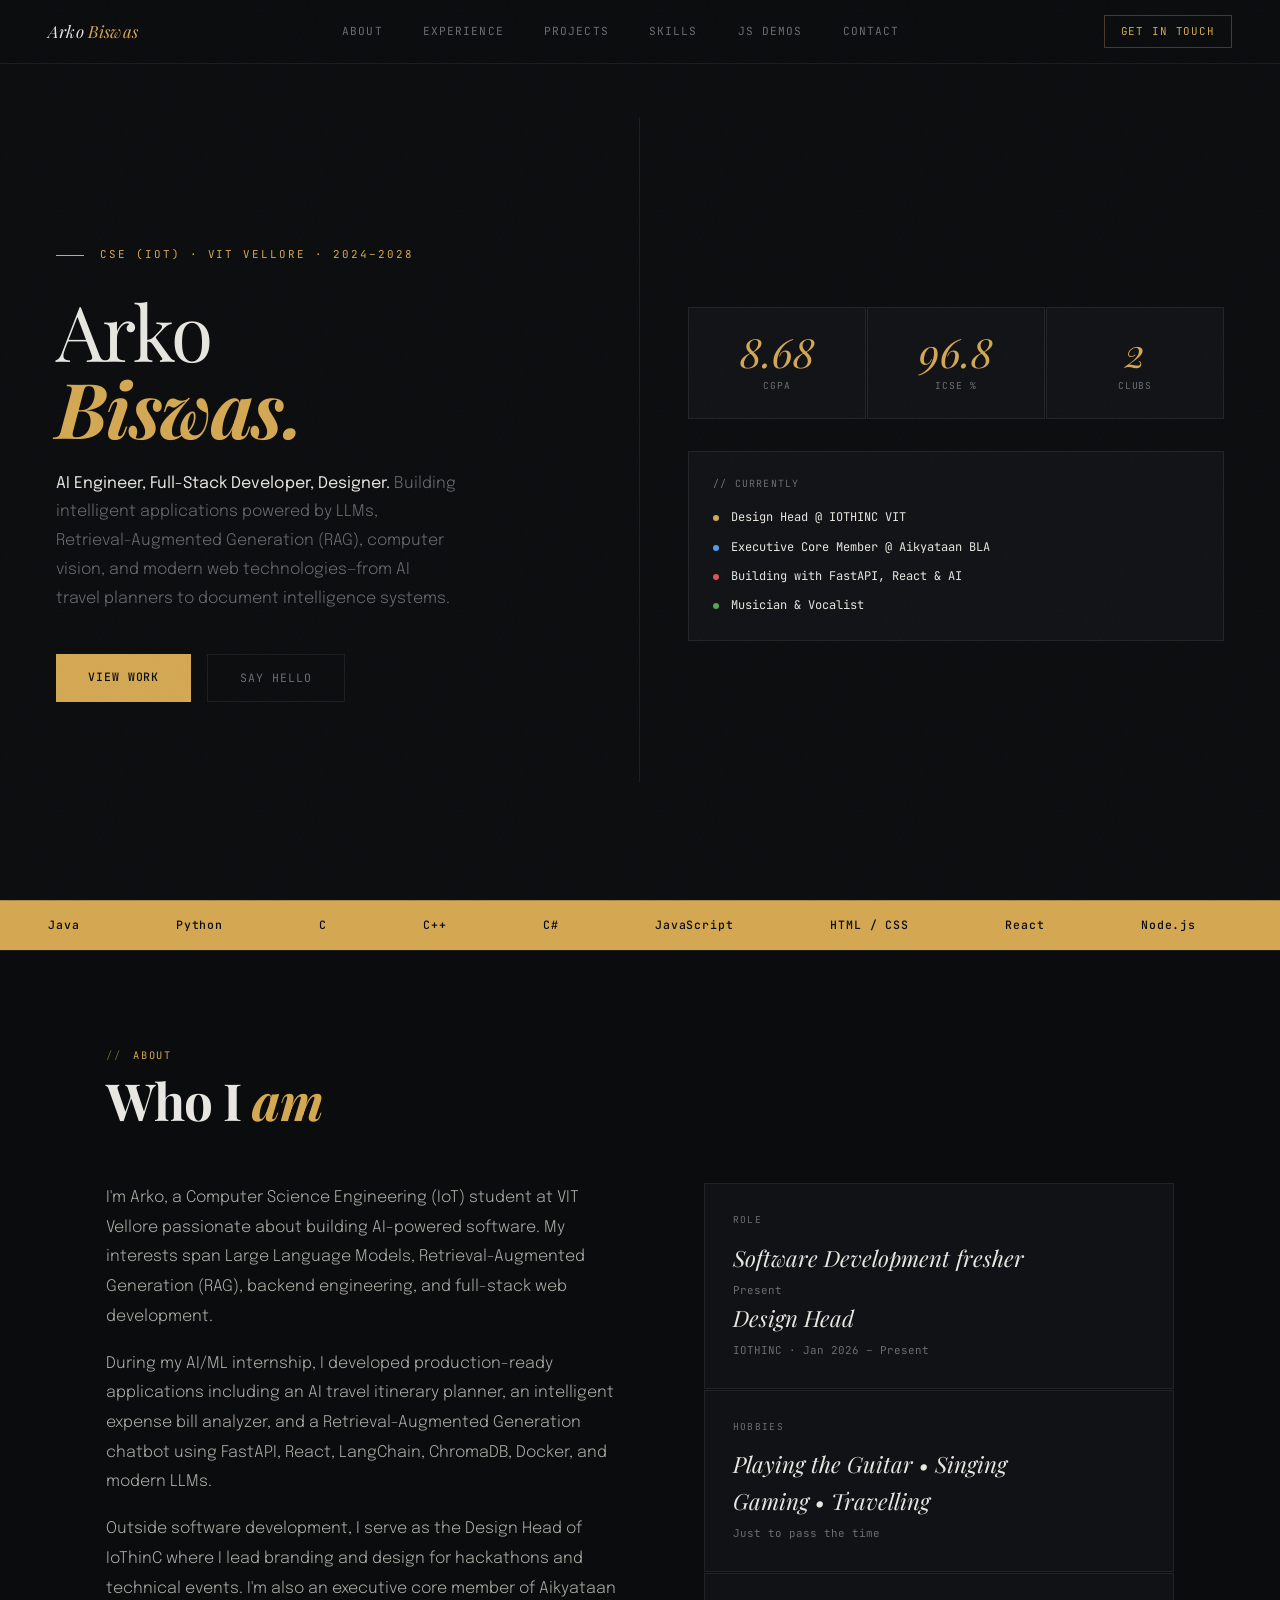
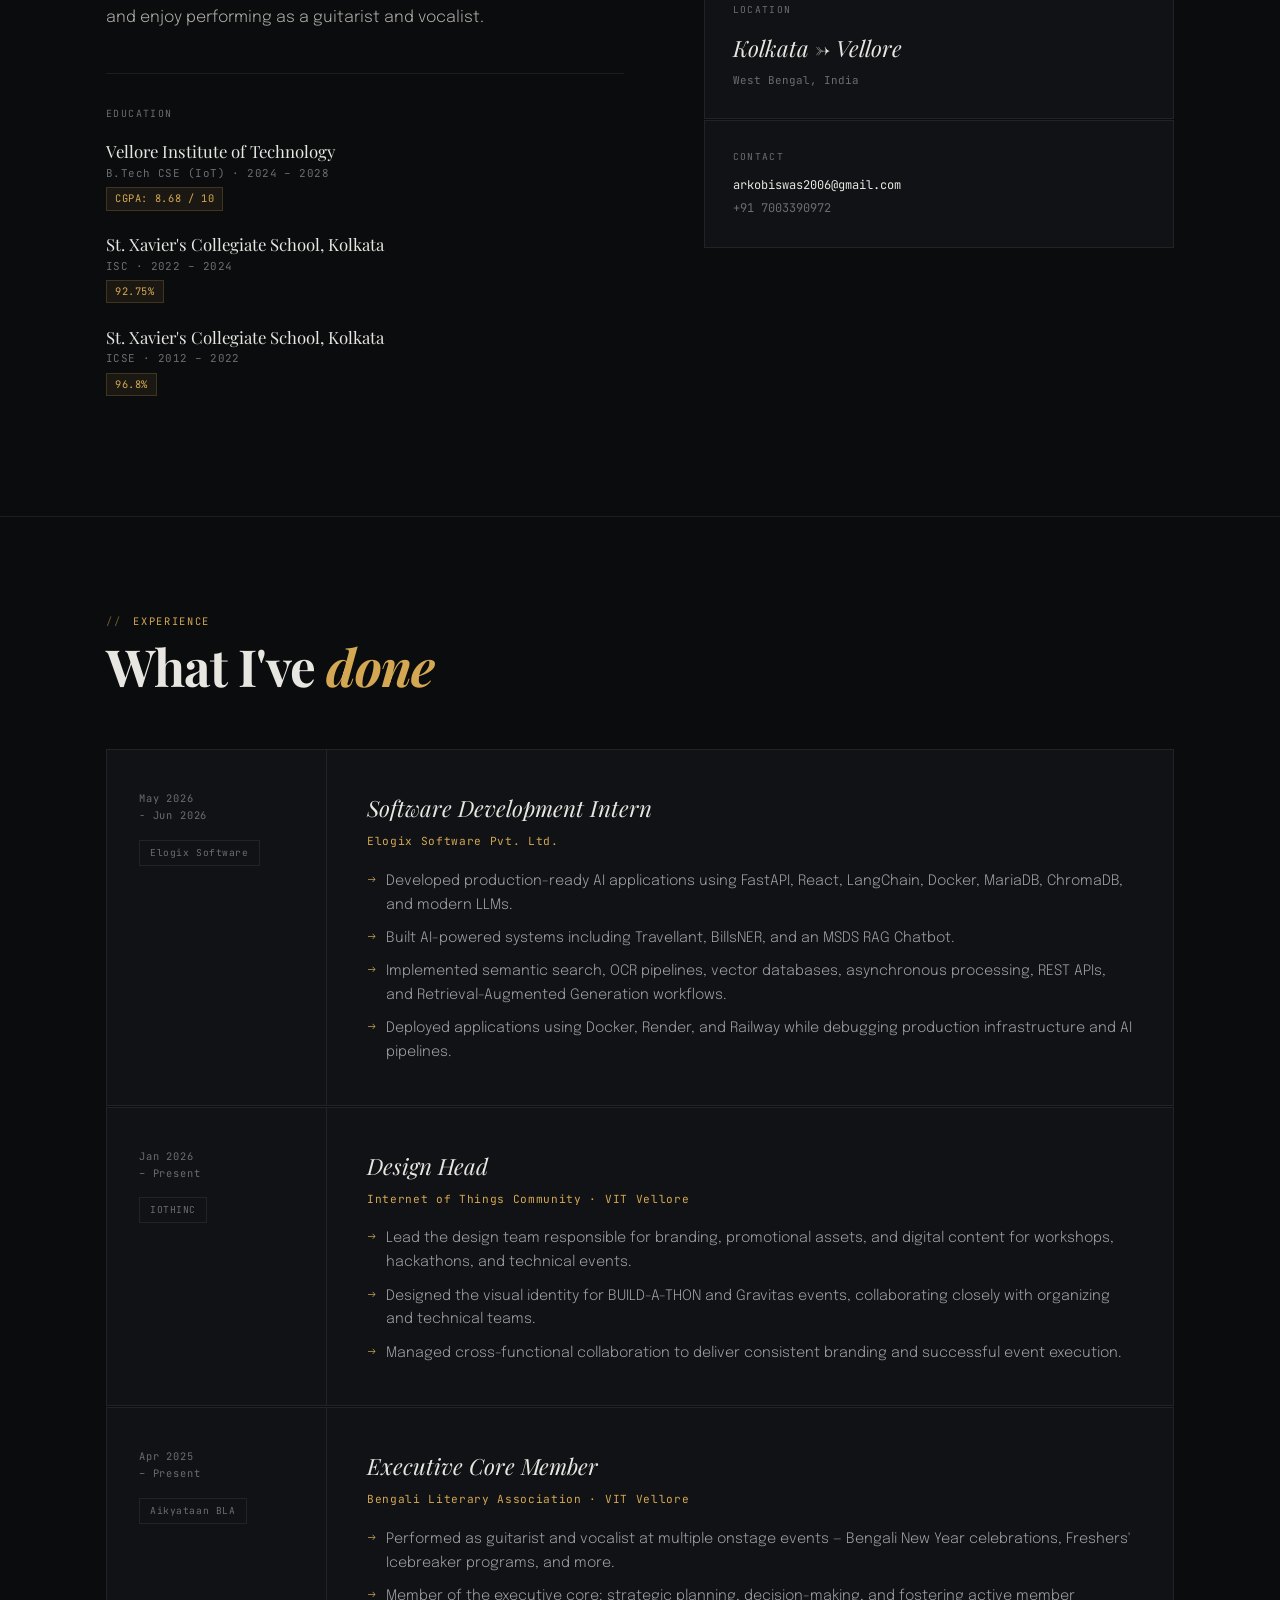
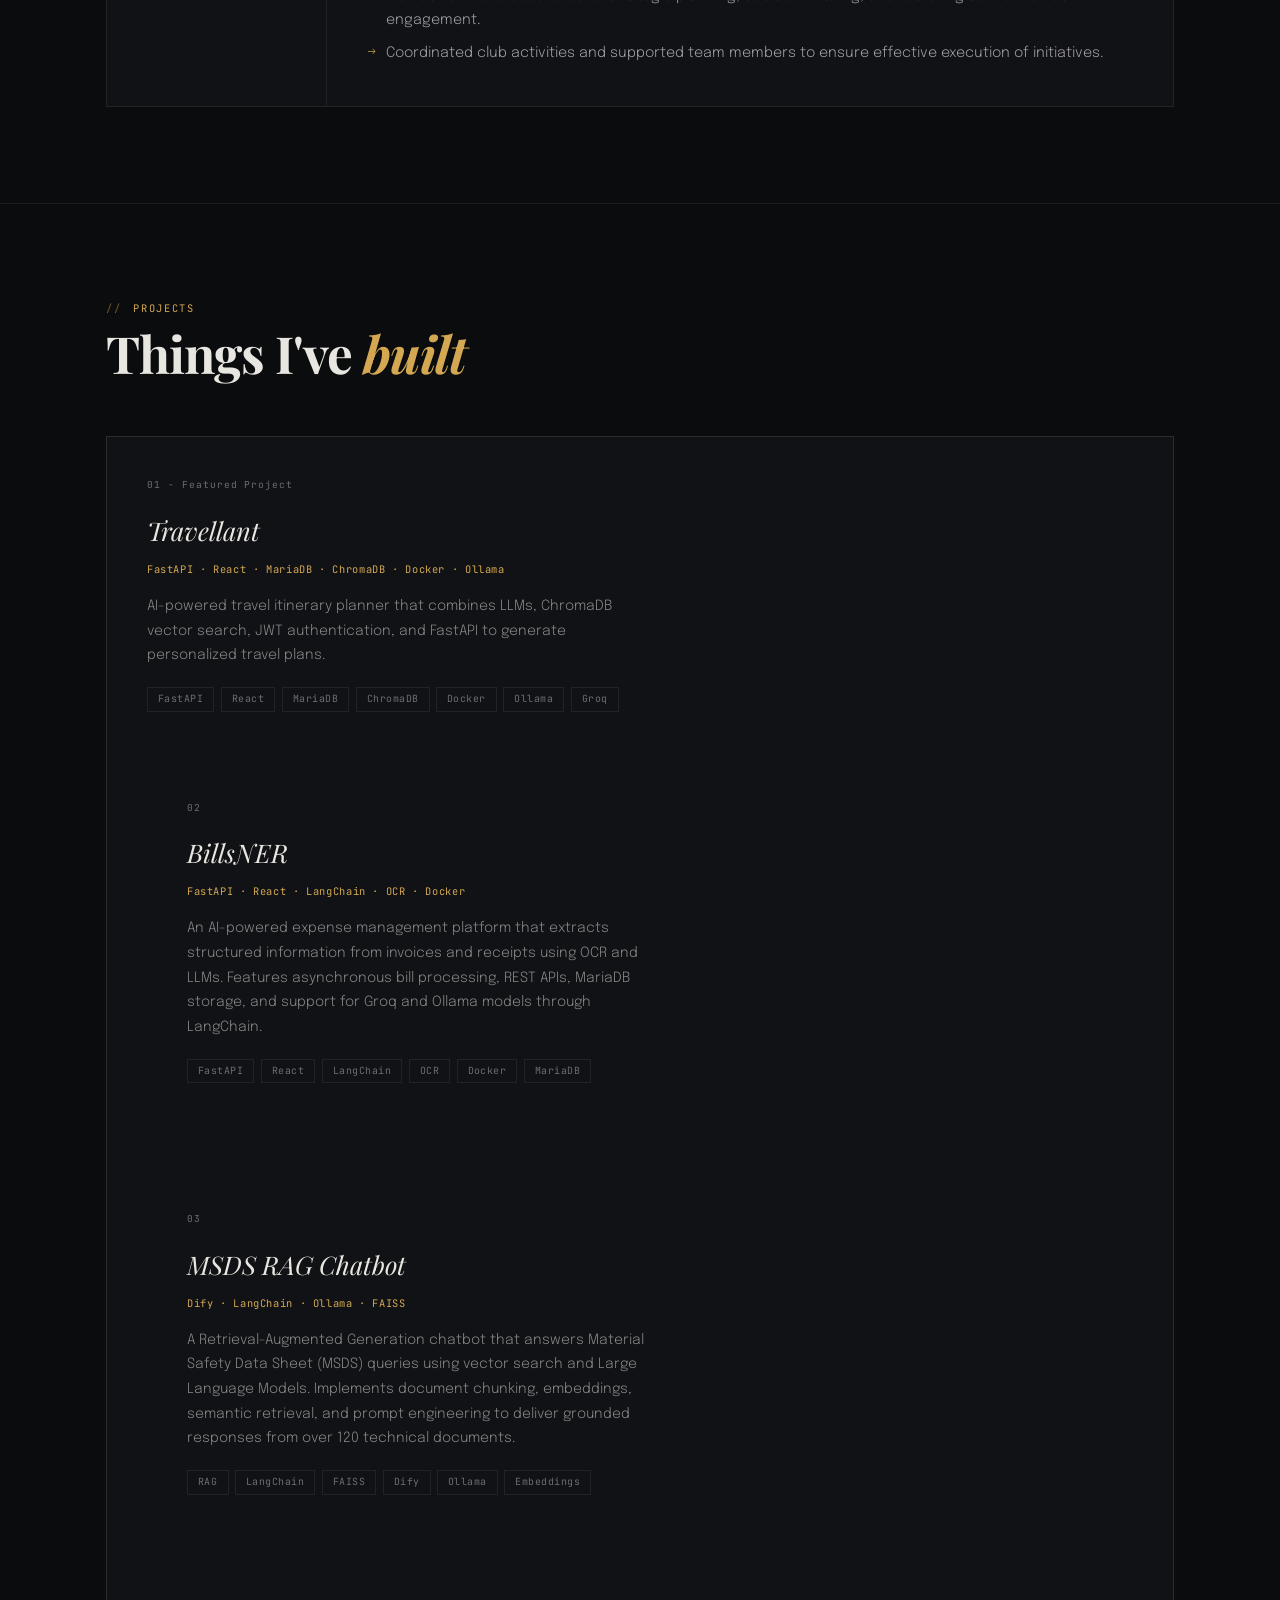
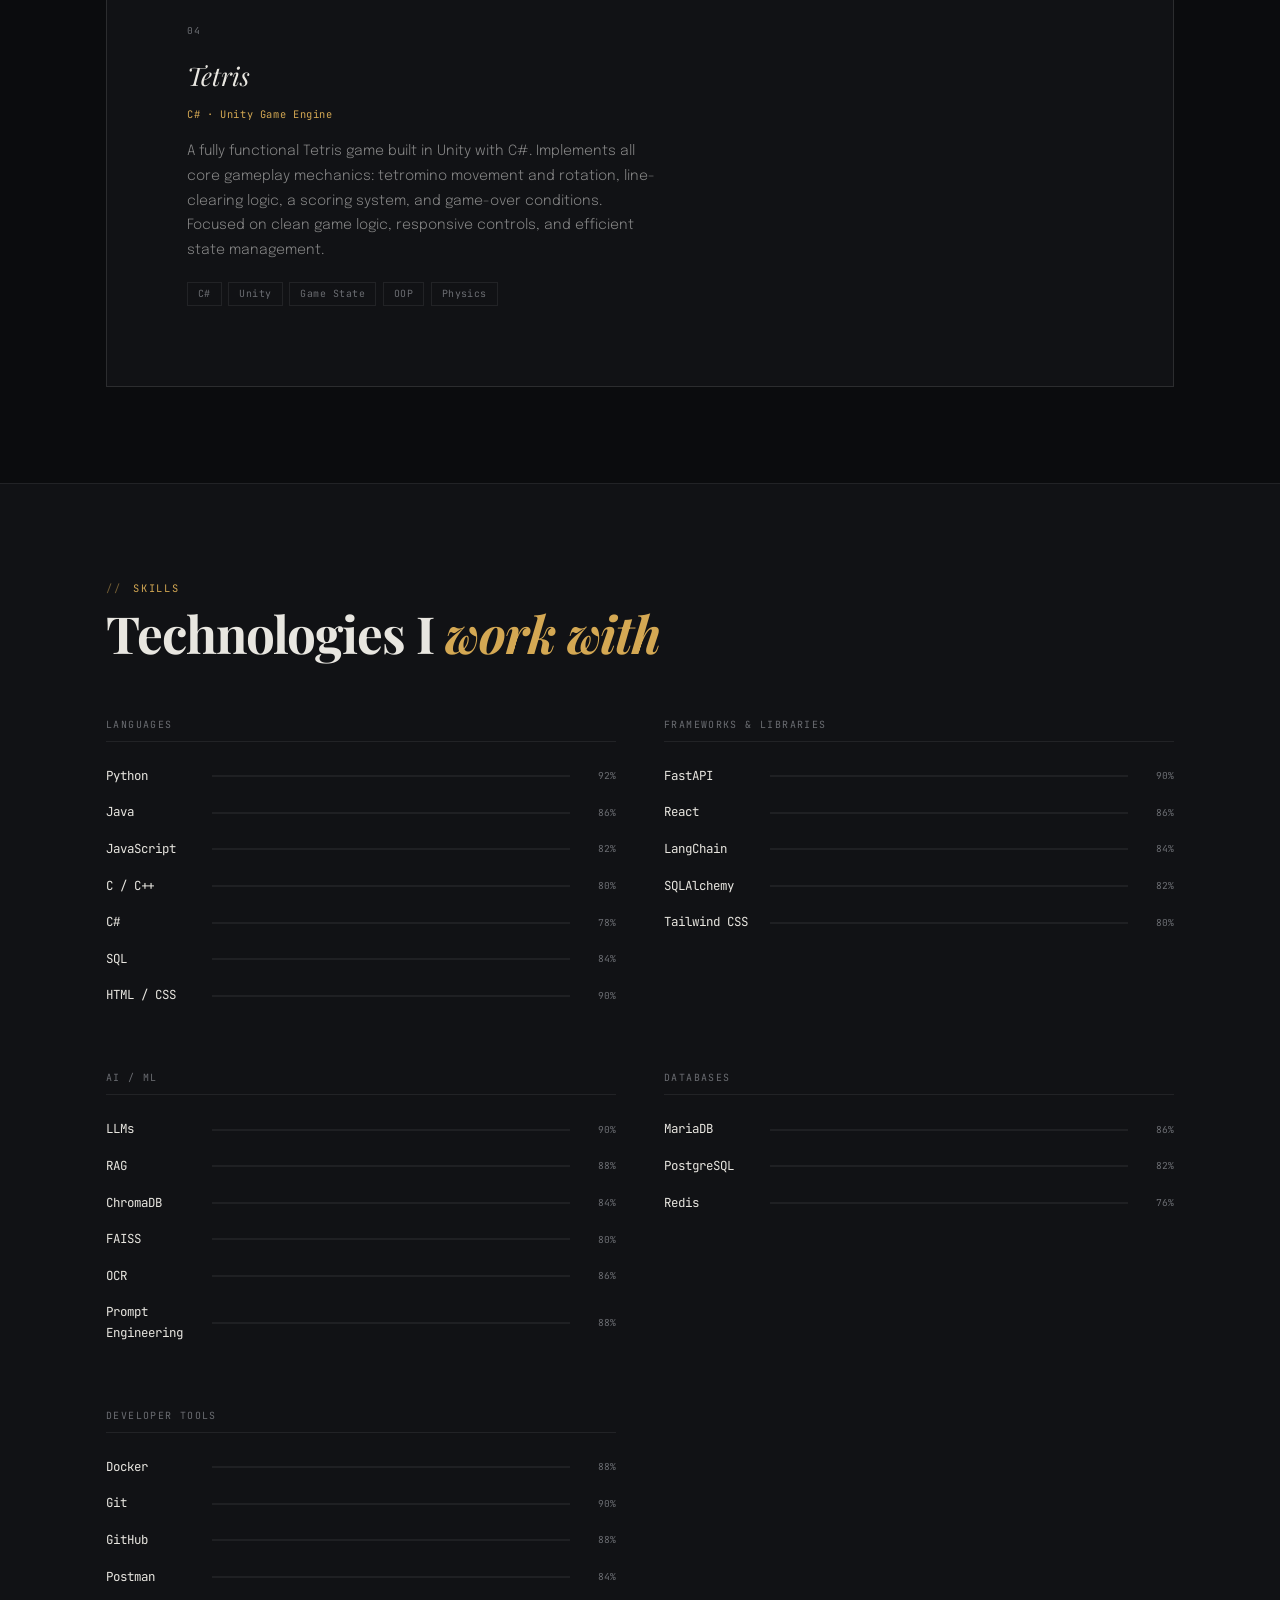
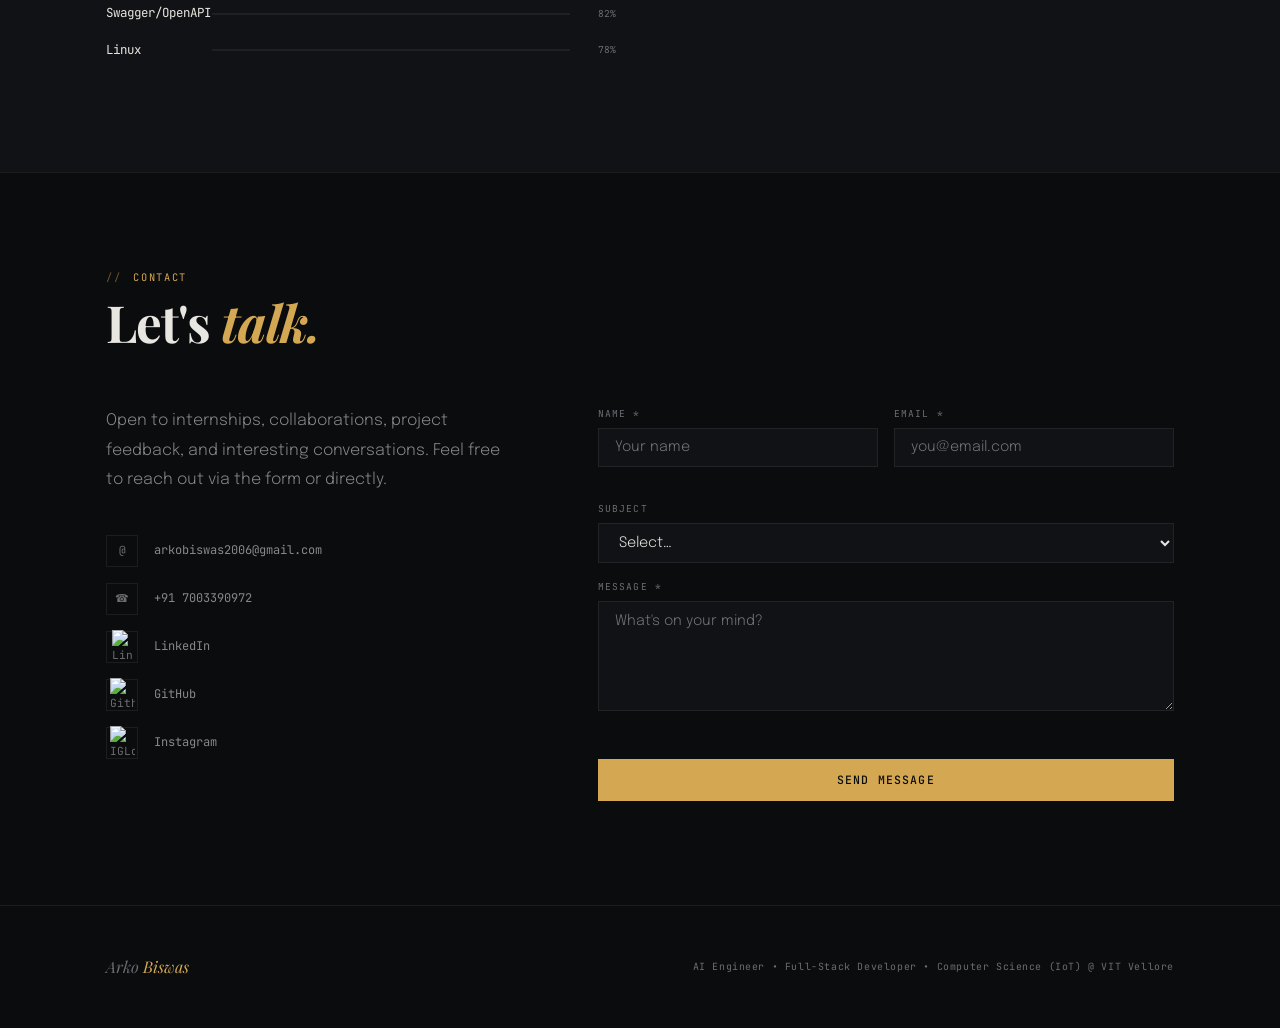
==== commit f013946b: "Updated Portfolio" ====
--- a/index.html
+++ b/index.html
@@ -96,7 +96,7 @@
           <div class="edu-item fade-up">
             <div class="edu-school">Vellore Institute of Technology</div>
             <div class="edu-meta">B.Tech CSE (IoT) · 2024 – 2028</div>
-            <span class="edu-score">CGPA: 8.78 / 10</span>
+            <span class="edu-score">CGPA: 8.68 / 10</span>
           </div>
           <div class="edu-item fade-up">
             <div class="edu-school">St. Xavier's Collegiate School, Kolkata</div>
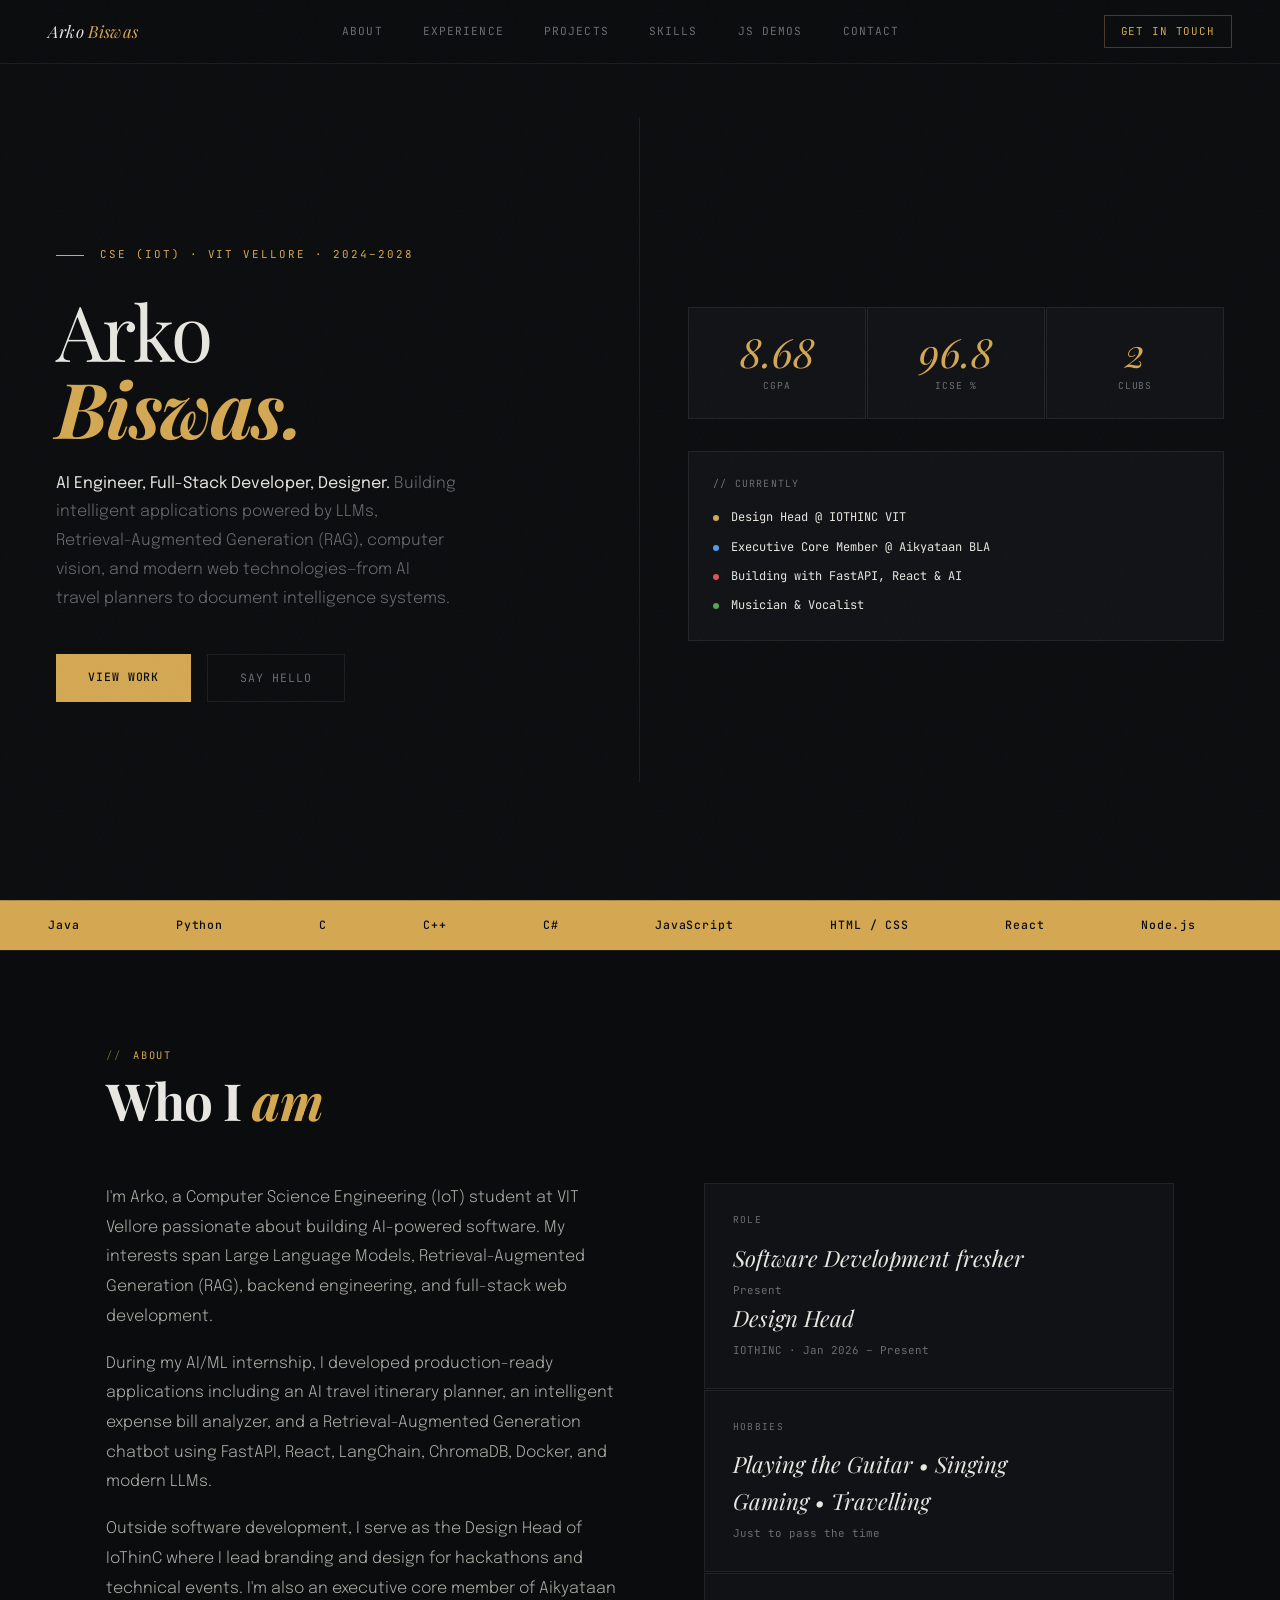
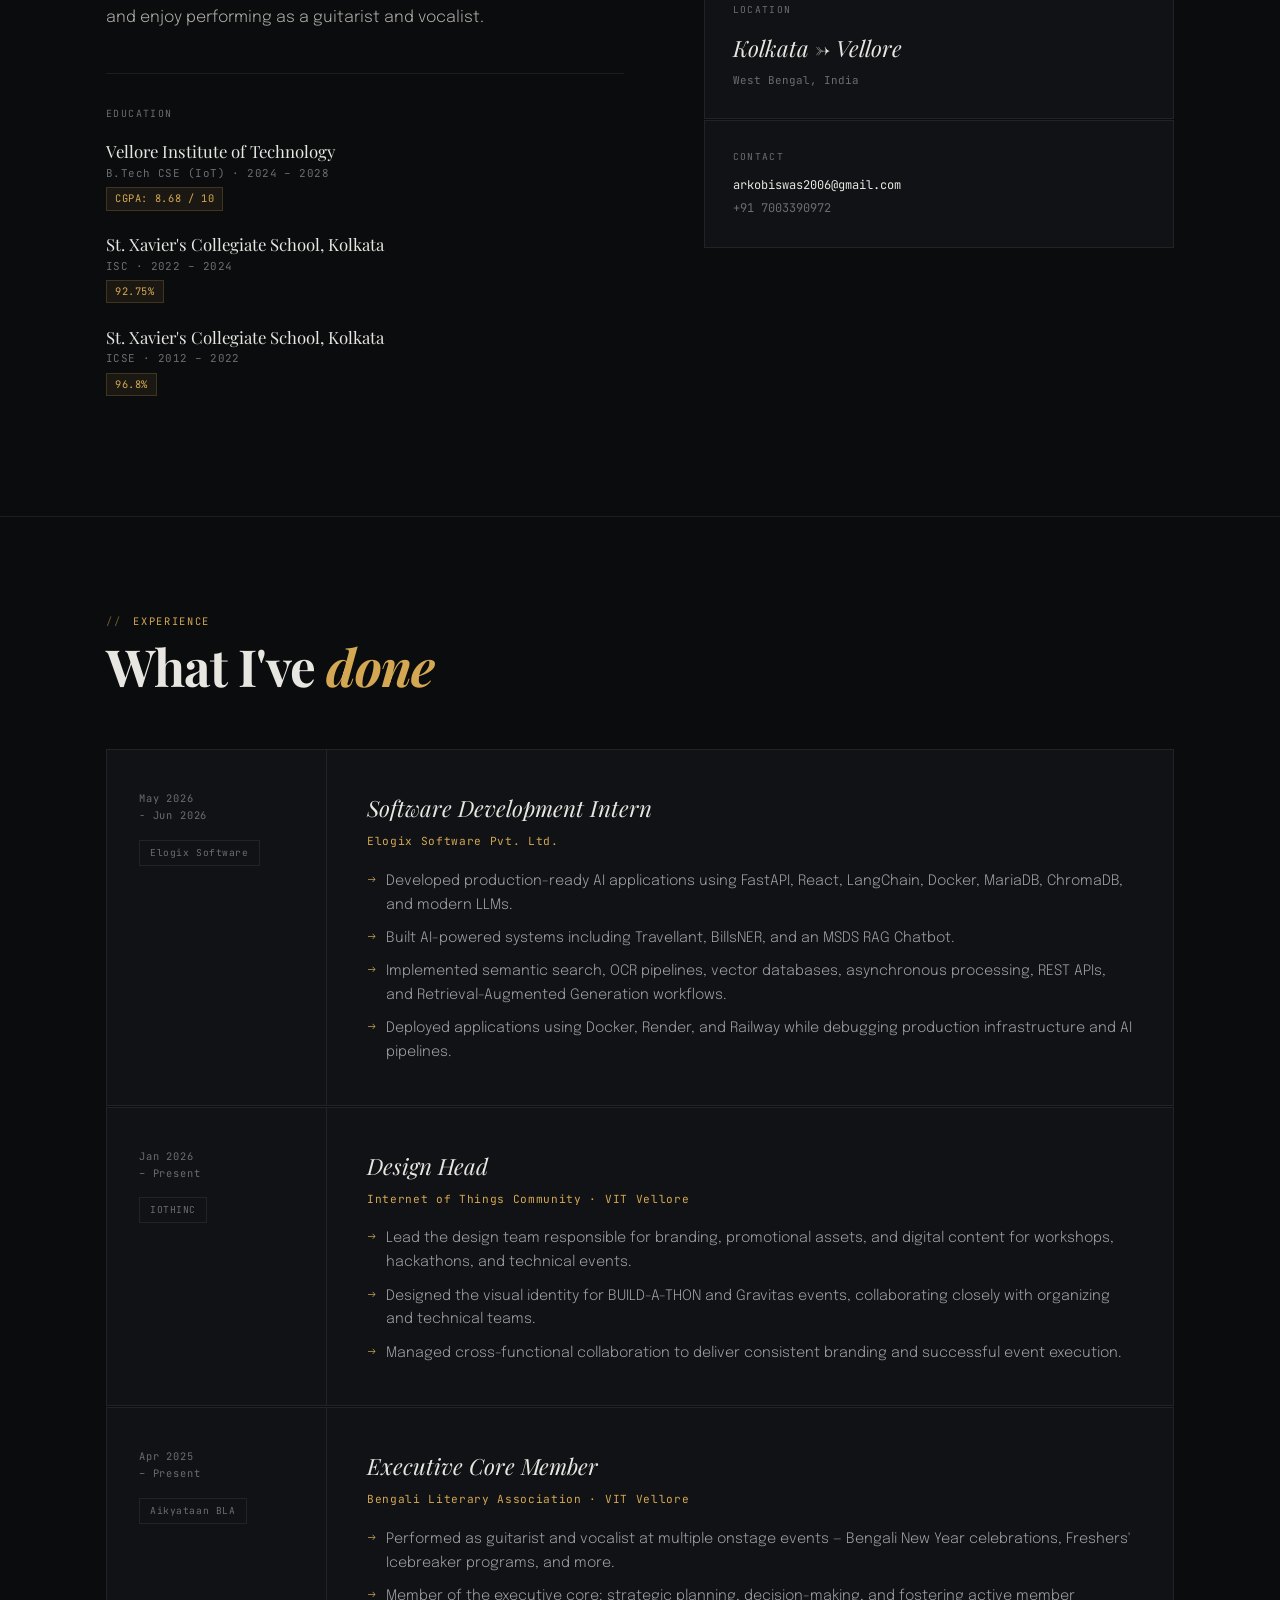
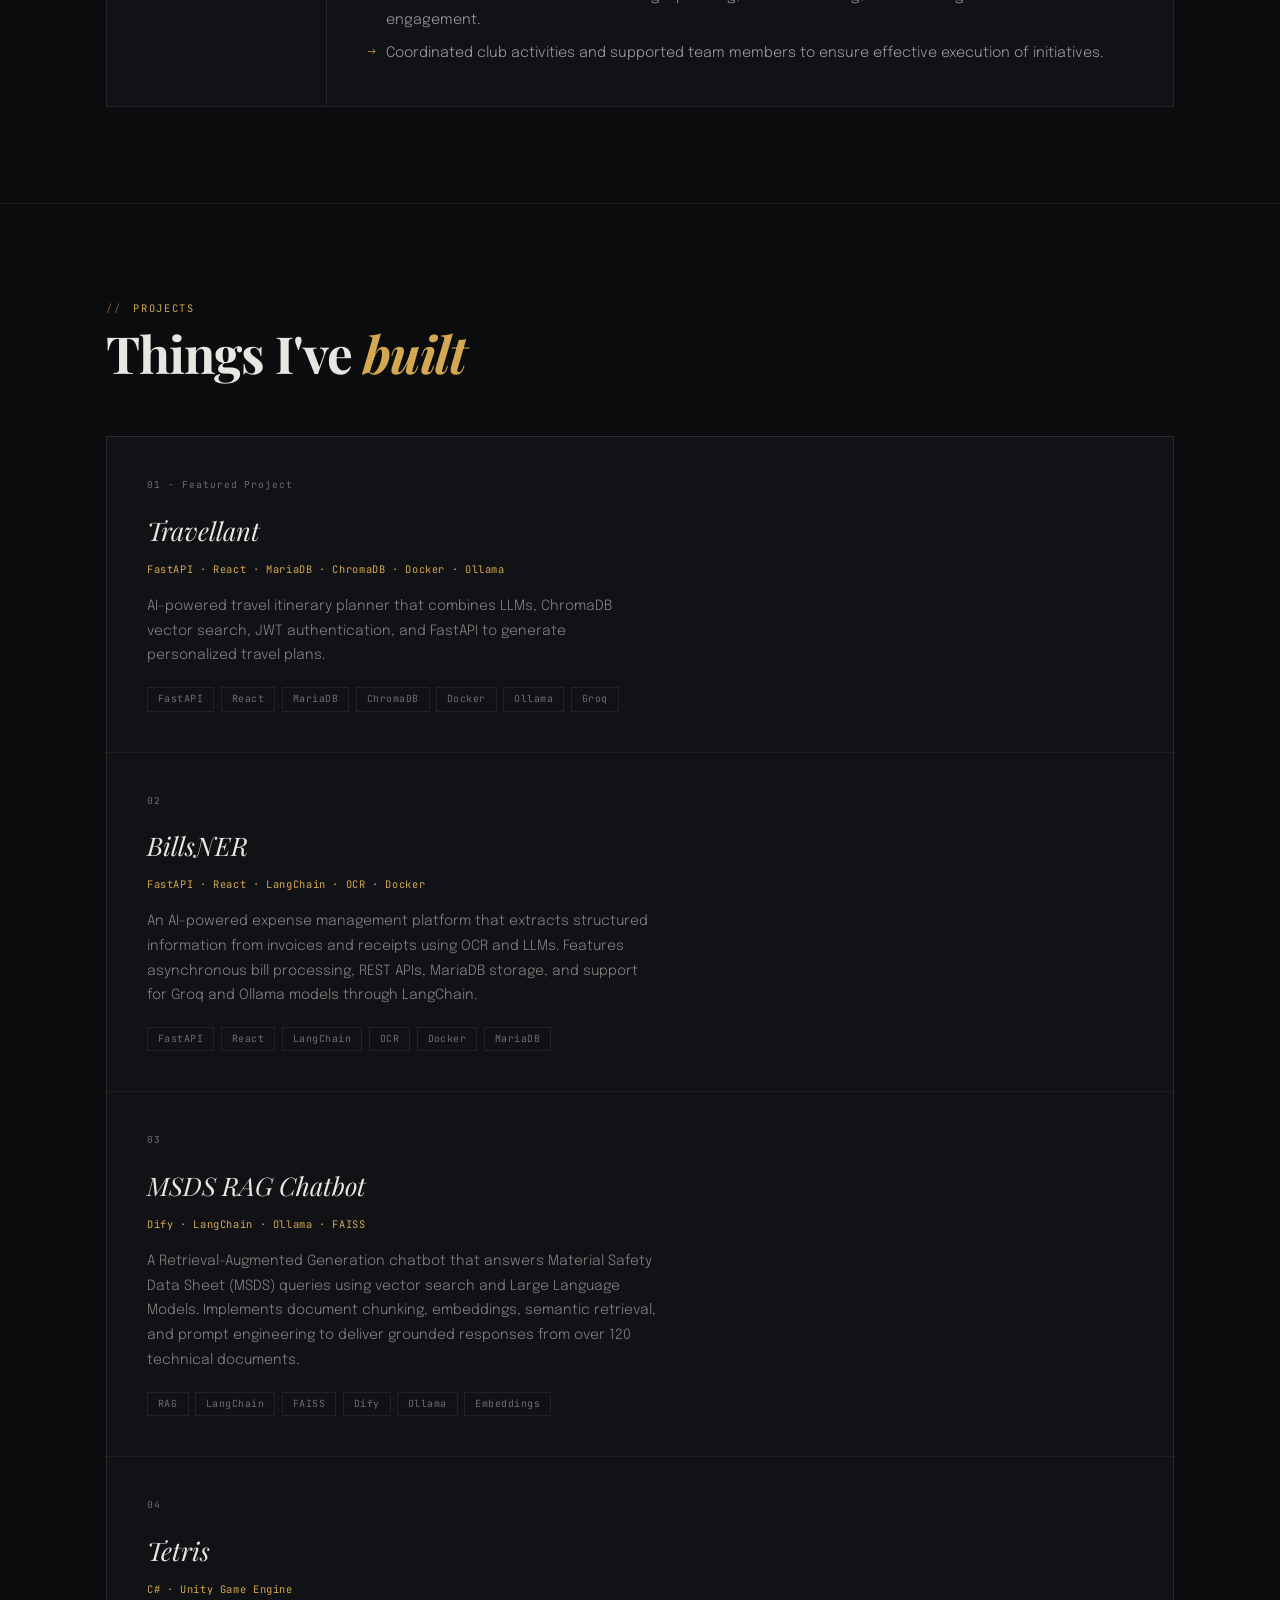
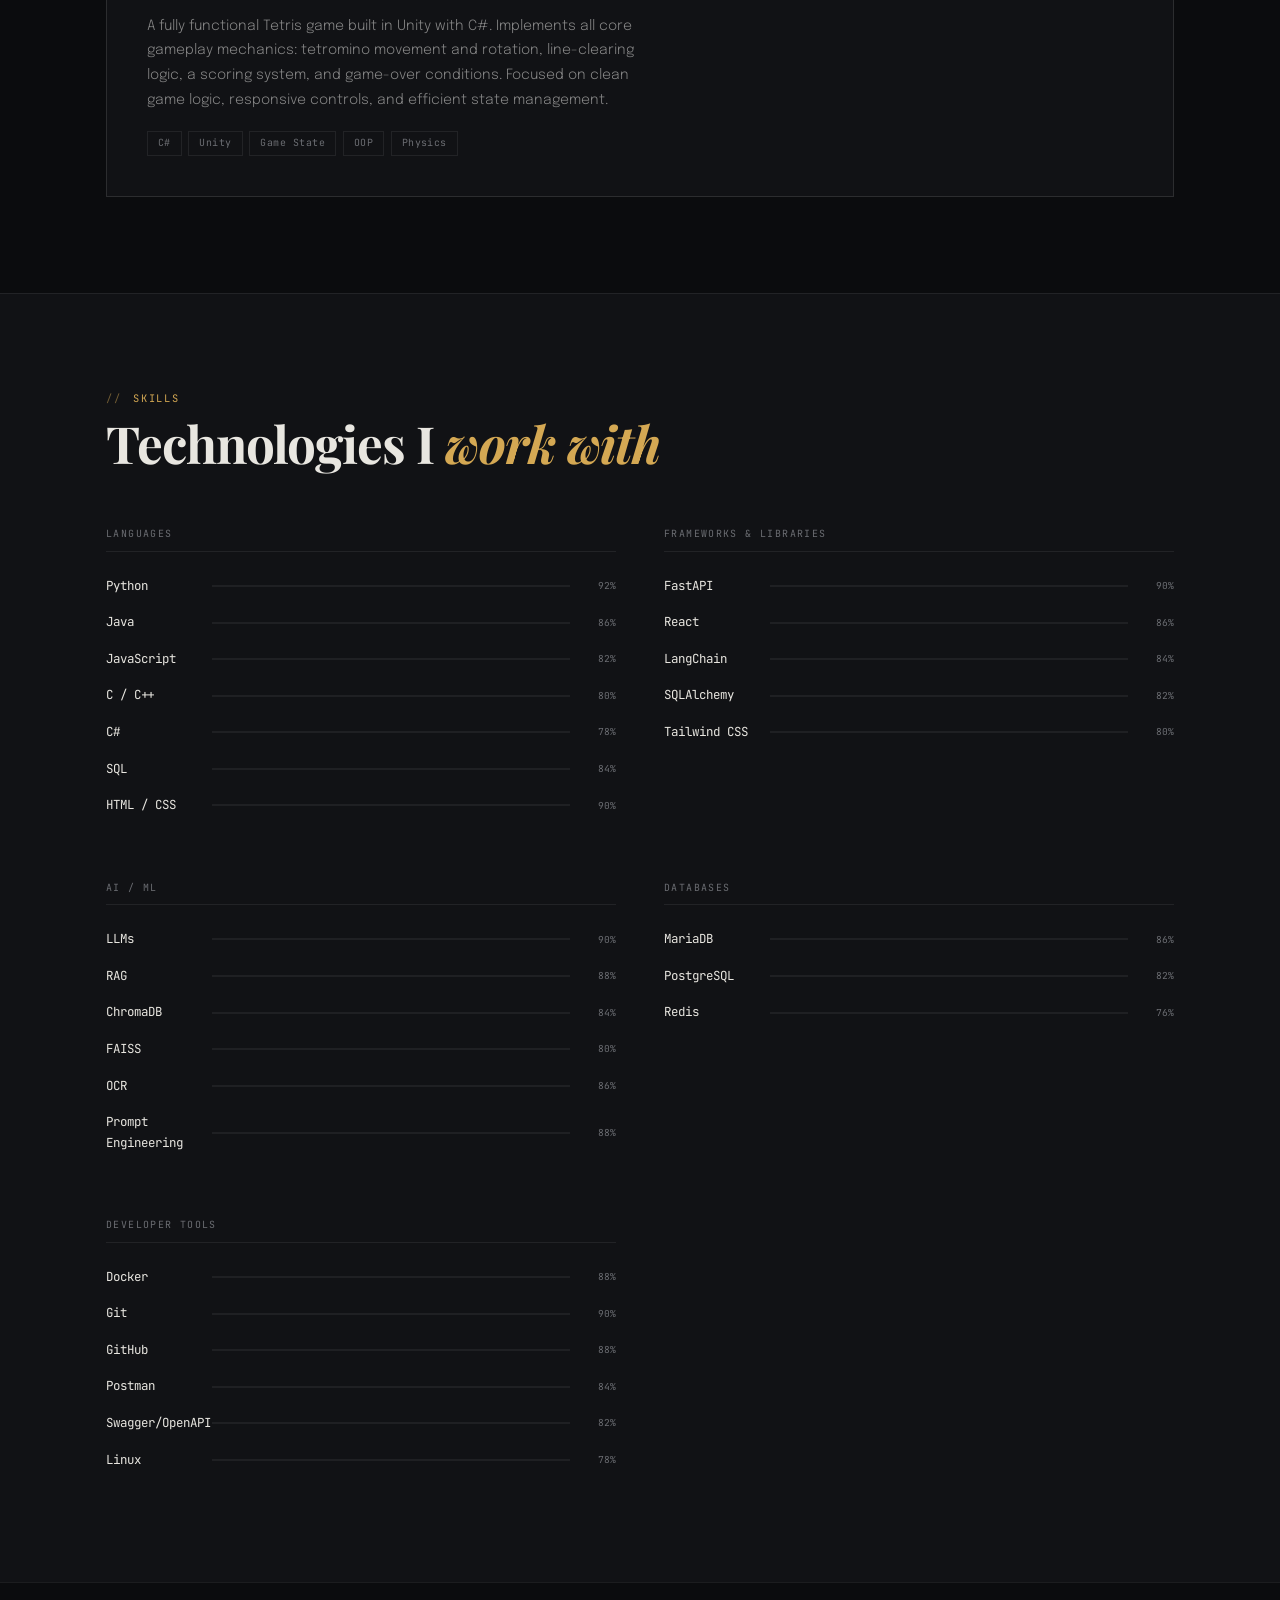
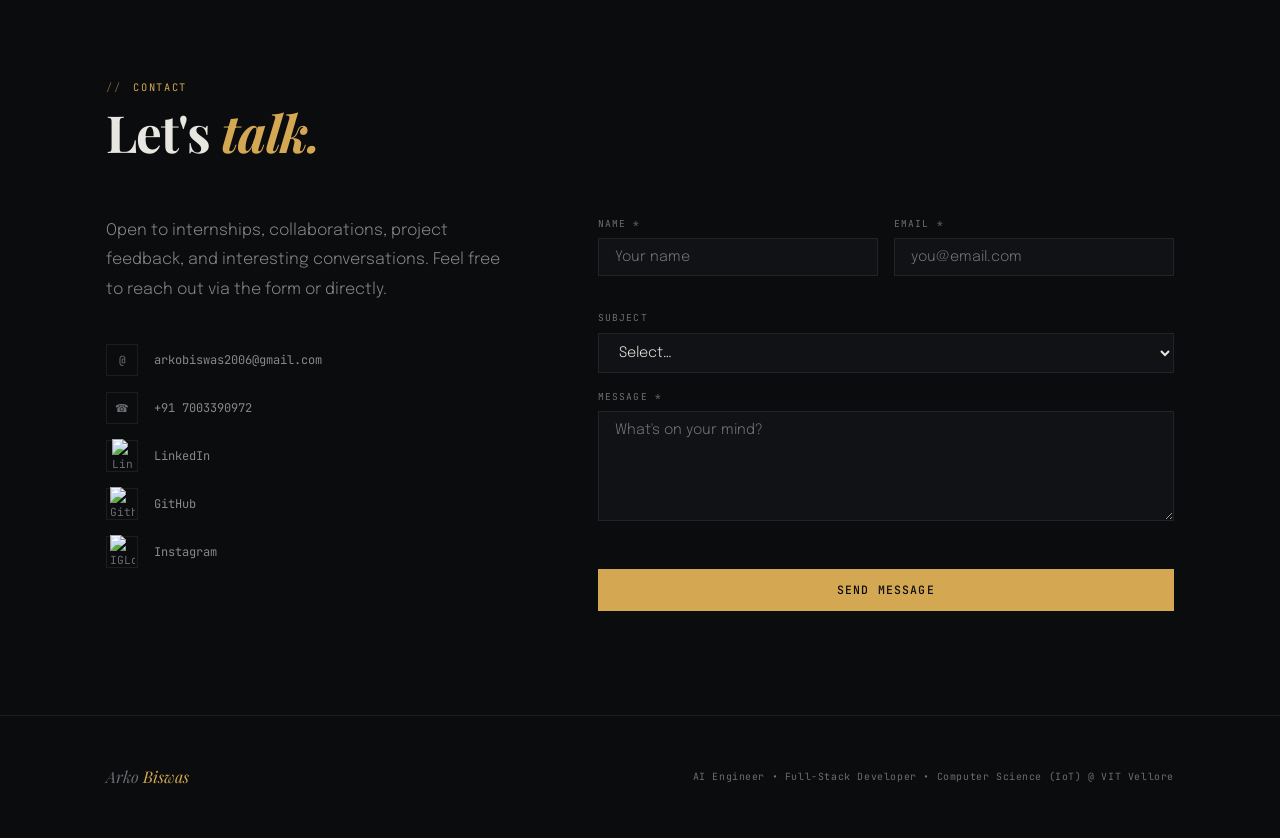
==== commit f4775fac: "Updated Portfolio" ====
--- a/index.html
+++ b/index.html
@@ -212,7 +212,7 @@
   <div class="wrap">
     <div class="sec-label">Projects</div>
     <h2 class="sec-title">Things I've <em>built</em></h2>
-    <div class="projects-grid">
+    <div class="projects-grid fade-container">
 
 
       <div class="proj-card solo fade-up">
@@ -231,6 +231,7 @@
             <span class="chip">Groq</span>
           </div>
         </div>
+      </div>
 
       <div class="proj-card solo fade-up">
         <div>
@@ -284,6 +285,7 @@
             <span class="chip">Physics</span>
           </div>
         </div>
+      </div>
 
 
     </div>
